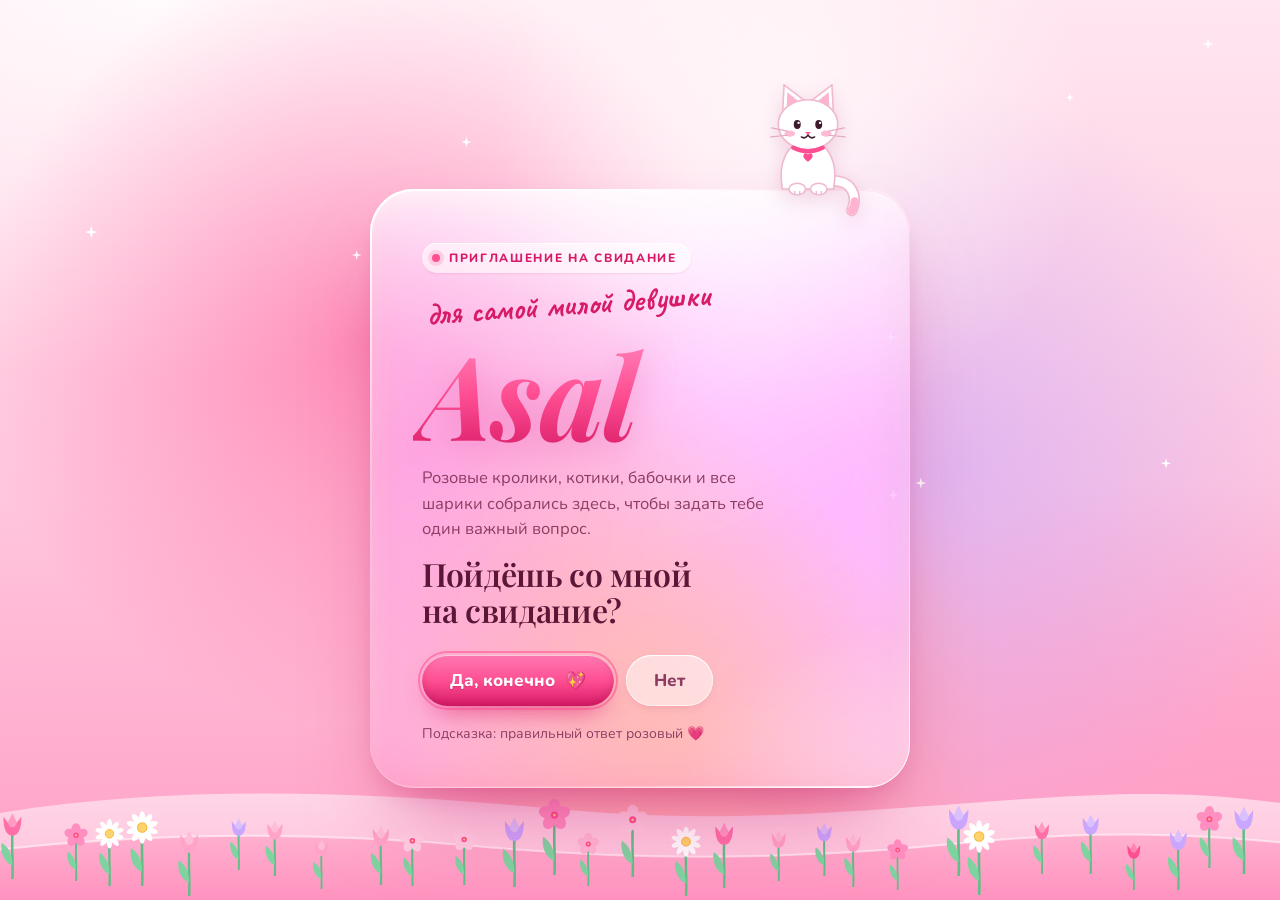
==== public/asal.html @ 3e094ae7 "Add date invitation page for Asal at /asal Same invite with its own name and saved answer, plus a fu" ====
<!doctype html>
<html lang="ru">
<head>
<meta charset="utf-8">
<meta name="viewport" content="width=device-width, initial-scale=1, viewport-fit=cover">
<title>Приглашение для Asal</title>
<meta name="claude:viewport-fit-sides" content="cover">
<meta name="description" content="Asal, у меня к тебе один важный вопрос 💌">
<meta property="og:title" content="Asal, у меня к тебе вопрос 💌">
<meta property="og:description" content="Открой: там кролики, котики, шарики и одно приглашение.">
<meta name="theme-color" content="#ffc6dd">
<link rel="preconnect" href="https://fonts.googleapis.com">
<link rel="preconnect" href="https://fonts.gstatic.com" crossorigin>
<link rel="stylesheet" href="https://fonts.googleapis.com/css2?family=Caveat:wght@600;700&family=Nunito:wght@500;700;800&family=Playfair+Display:ital,wght@0,600;1,600;1,700&display=swap">
<style>
/* Layout: one liquid-glass card floats over a pink sky; balloons and butterflies drift behind it so the glass has something to bend, a flower meadow with hopping bunnies hugs the bottom edge. Single pink theme on purpose. */
:root {
  color-scheme: light;
  --sky-top: #ffe6f0;
  --sky-mid: #ffc6dd;
  --sky-low: #ff9fc6;
  --rose: #ff4f93;
  --rose-deep: #d81b67;
  --ink: #5b1737;
  --ink-soft: #8c3d63;
  --mint: #5fbf86;
  --mint-leaf: #7fd3a0;
  --white: #ffffff;
  --font-display: "Playfair Display", Georgia, "Times New Roman", serif;
  --font-body: "Nunito", "Segoe UI", system-ui, -apple-system, sans-serif;
  --font-hand: "Caveat", "Segoe Print", "Comic Sans MS", cursive;
  --ease: cubic-bezier(.22, 1, .36, 1);
  --spring: cubic-bezier(.34, 1.56, .64, 1);
  --radius: 44px;
  --cat-w: clamp(92px, 24vw, 124px);
}

* { box-sizing: border-box; }
[hidden] { display: none !important; }
html, body { height: 100%; }
body {
  margin: 0;
  font-family: var(--font-body);
  color: var(--ink);
  background: var(--sky-mid);
  -webkit-font-smoothing: antialiased;
  overflow-x: hidden;
}
::selection { background: var(--rose); color: var(--white); }

/* ---------- sky ---------- */
.sky {
  position: fixed; inset: 0; z-index: 0; overflow: hidden; pointer-events: none;
  background:
    radial-gradient(110% 70% at 12% 0%, rgba(255,255,255,.8), transparent 60%),
    radial-gradient(80% 60% at 100% 95%, var(--sky-low), transparent 70%),
    linear-gradient(180deg, var(--sky-top) 0%, var(--sky-mid) 55%, var(--sky-low) 100%);
}
.blob {
  position: absolute; left: var(--x); top: var(--y);
  width: var(--size, 64vmax); aspect-ratio: 1; border-radius: 50%;
  transform: translate(-50%, -50%);
  background: radial-gradient(circle, var(--c) 0%, transparent 66%);
  animation: drift var(--d, 22s) ease-in-out infinite alternate;
}
@keyframes drift {
  to { transform: translate(calc(-50% + var(--dx, 6vmax)), calc(-50% + var(--dy, -4vmax))) scale(1.1); }
}
.spark {
  position: absolute; width: var(--s, 10px); aspect-ratio: 1; background: var(--white);
  clip-path: polygon(50% 0, 61% 39%, 100% 50%, 61% 61%, 50% 100%, 39% 61%, 0 50%, 39% 39%);
  animation: twinkle var(--t, 3s) ease-in-out infinite; animation-delay: var(--delay, 0s);
}
@keyframes twinkle { 0%, 100% { opacity: .25; transform: scale(.6) rotate(0deg); } 50% { opacity: 1; transform: scale(1) rotate(45deg); } }

/* ---------- ambient layers ---------- */
.layer { position: fixed; inset: 0; pointer-events: none; overflow: hidden; }
#back { z-index: 1; }
#front { z-index: 4; }
#fx { z-index: 7; }

.balloon { position: absolute; top: 100%; left: 0; pointer-events: auto; cursor: pointer; will-change: transform; }
.balloon svg {
  display: block; width: 100%; height: auto;
  transform-origin: 50% 26%;
  animation: sway var(--sw, 4s) ease-in-out infinite alternate;
  filter: drop-shadow(0 8px 10px rgba(170, 25, 90, .14));
}
.b-fill { fill: var(--c); }
@keyframes sway { from { transform: rotate(-7deg); } to { transform: rotate(7deg); } }

.fly { position: absolute; left: 0; top: 0; will-change: transform; }
.fly-bob { animation: bob 1.1s ease-in-out infinite alternate; }
.fly svg { display: block; width: 100%; height: auto; filter: drop-shadow(0 3px 4px rgba(160, 30, 90, .18)); }
.fly .wing { transform-box: view-box; transform-origin: 32px 28px; animation: flap var(--flap, .22s) ease-in-out infinite alternate; }
.w1 { fill: var(--w1); }
.w2 { fill: var(--w2); }
@keyframes flap { to { transform: scaleX(.18); } }
@keyframes bob { from { transform: translateY(-4px); } to { transform: translateY(4px); } }

.petal { position: absolute; left: 0; top: 0; width: var(--s); height: calc(var(--s) * .8); will-change: transform; }
.petal i {
  display: block; width: 100%; height: 100%;
  border-radius: 100% 0 100% 0;
  background: linear-gradient(135deg, #fff2f7, #ff9cc4);
  opacity: .92;
  animation: petal-flip var(--f, 2.4s) ease-in-out infinite alternate;
}
@keyframes petal-flip { from { transform: rotate3d(1, .4, 0, 0deg); } to { transform: rotate3d(1, .4, 0, 160deg); } }

.bit { position: absolute; left: 0; top: 0; margin: -.5em 0 0 -.5em; line-height: 1; pointer-events: none; will-change: transform; }

/* ---------- meadow ---------- */
.meadow { position: fixed; left: 0; right: 0; bottom: 0; height: 160px; z-index: 2; pointer-events: none; }
.hill { position: absolute; left: 0; bottom: 0; width: 100%; display: block; }
.hill-back { height: 116px; }
.hill-front { height: 84px; }
.meadow-part { position: absolute; inset: 0; }

.flower {
  position: absolute; left: calc(var(--x) - var(--w) / 2); bottom: var(--b); width: var(--w);
  transform-origin: 50% 100%;
  animation: flower-sway var(--d, 3.4s) ease-in-out infinite alternate; animation-delay: var(--delay, 0s);
}
.flower svg { display: block; width: 100%; height: auto; }
@keyframes flower-sway { from { transform: rotate(-5deg); } to { transform: rotate(5deg); } }

.bunny { position: absolute; left: 0; will-change: transform; pointer-events: auto; cursor: pointer; }
.bunny-hop { transform-origin: 50% 100%; animation: hop var(--hop, .62s) cubic-bezier(.3, .7, .4, 1) infinite; }
.bunny-face.flip { transform: scaleX(-1); }
.bunny svg { display: block; width: 100%; height: auto; filter: drop-shadow(0 5px 6px rgba(160, 30, 90, .22)); }
.bunny .b-ear { transform-box: view-box; transform-origin: 90px 50px; animation: ear calc(var(--hop, .62s) * 2) ease-in-out infinite; }
.bunny-shadow {
  position: absolute; left: 18%; right: 18%; bottom: -3px; height: 8px; border-radius: 50%;
  background: rgba(160, 30, 90, .2);
  animation: hop-shadow var(--hop, .62s) cubic-bezier(.3, .7, .4, 1) infinite;
}
@keyframes hop {
  0%, 100% { transform: translateY(0) scale(1.06, .92); }
  12% { transform: translateY(0) scale(.94, 1.07); }
  45% { transform: translateY(calc(var(--jump, 32px) * -1)) scale(.98, 1.02); }
  80% { transform: translateY(0) scale(1.02, .97); }
}
@keyframes hop-shadow { 0%, 80%, 100% { transform: scale(1); opacity: 1; } 45% { transform: scale(.55); opacity: .45; } }
@keyframes ear { 0%, 100% { transform: rotate(-6deg); } 50% { transform: rotate(9deg); } }

.peek { position: absolute; bottom: 30px; width: 82px; pointer-events: auto; cursor: pointer; }
.peek svg { display: block; width: 100%; height: auto; transform: translateY(110%); transform-origin: 50% 100%; }
.peek .peek-eyes { transform-box: fill-box; transform-origin: center; animation: blink 3.2s infinite; }
.meow {
  position: absolute; left: 72%; top: -20px;
  padding: 6px 11px; border-radius: 14px 14px 14px 4px;
  background: var(--white); color: var(--rose-deep);
  font: 800 13px/1 var(--font-body); white-space: nowrap;
  box-shadow: 0 6px 14px -6px rgba(160, 30, 90, .4);
  opacity: 0; transform: scale(.5) translateY(8px); transform-origin: 0 100%;
  transition: opacity .25s, transform .35s var(--spring);
}
.peek.meowing .meow { opacity: 1; transform: none; }

/* ---------- stage + card ---------- */
.stage {
  position: relative; z-index: 3;
  min-height: 100%;
  display: grid; place-items: center;
  padding-block: calc(var(--cat-w) + 36px) 84px;
  padding-left: max(16px, env(safe-area-inset-left, 0px));
  padding-right: max(16px, env(safe-area-inset-right, 0px));
  pointer-events: none;
}
.card-float { width: min(100%, 540px); pointer-events: auto; animation: float 7s ease-in-out infinite; }
.card-jelly { animation: card-in 1.1s var(--ease) both; }
@keyframes float { 0%, 100% { transform: translateY(0); } 50% { transform: translateY(-9px); } }
@keyframes card-in { from { transform: translateY(26px) scale(.96); opacity: .3; } }

.card {
  position: relative; isolation: isolate;
  border-radius: var(--radius);
  padding: clamp(30px, 7vw, 54px) clamp(22px, 6vw, 52px) clamp(26px, 5.5vw, 44px);
  background: linear-gradient(155deg,
    rgba(255,255,255,.56) 0%, rgba(255,255,255,.2) 34%,
    rgba(255,232,242,.12) 62%, rgba(255,255,255,.3) 100%);
  -webkit-backdrop-filter: blur(24px) saturate(190%) brightness(1.04);
  backdrop-filter: blur(24px) saturate(190%) brightness(1.04);
  box-shadow:
    inset 0 1.5px 0 rgba(255,255,255,.95),
    inset 0 -1px 1px rgba(255,255,255,.4),
    inset 0 22px 44px -28px rgba(255,255,255,.95),
    inset 0 -30px 60px -36px rgba(255, 79, 147, .35),
    0 44px 90px -34px rgba(196, 24, 108, .6),
    0 14px 30px -14px rgba(160, 20, 90, .28);
  transform: perspective(1200px) rotateX(var(--rx, 0deg)) rotateY(var(--ry, 0deg));
  transition: transform .7s var(--ease);
}
/* Chromium only: real edge refraction from a generated displacement map */
.card.refract { backdrop-filter: url(#lg-refract) blur(13px) saturate(195%) brightness(1.05); }

/* refractive rim: bright where light hits, thin where it doesn't */
.card::before {
  content: ""; position: absolute; inset: 0; z-index: 2; border-radius: inherit; padding: 1.5px; pointer-events: none;
  background: linear-gradient(135deg,
    rgba(255,255,255,1) 0%, rgba(255,255,255,.25) 22%, rgba(255,170,210,.35) 50%,
    rgba(255,255,255,.15) 72%, rgba(255,255,255,.95) 100%);
  -webkit-mask: linear-gradient(#000 0 0) content-box, linear-gradient(#000 0 0);
  -webkit-mask-composite: xor;
  mask: linear-gradient(#000 0 0) content-box exclude, linear-gradient(#000 0 0);
}
.glass-fx { position: absolute; inset: 0; z-index: -1; border-radius: inherit; overflow: hidden; pointer-events: none; }
.sheen {
  position: absolute; inset: 0;
  background:
    radial-gradient(120% 55% at 50% -12%, rgba(255,255,255,.6), transparent 58%),
    radial-gradient(60% 40% at 100% 100%, rgba(255,255,255,.3), transparent 70%);
}
.glare {
  position: absolute; left: -30%; top: -75%; width: 150%; aspect-ratio: 1;
  background: radial-gradient(circle, rgba(255,255,255,.5) 0%, rgba(255,255,255,.16) 26%, rgba(255,255,255,0) 52%);
  transition: transform .5s var(--ease);
}
.glare.drift { animation: glare-drift 11s ease-in-out infinite alternate; }
@keyframes glare-drift { from { transform: translate(-18%, 4%); } to { transform: translate(22%, 28%); } }

/* ---------- the cat on the card ---------- */
.cat { position: absolute; right: clamp(18px, 6vw, 40px); top: calc(var(--cat-w) * -1); width: var(--cat-w); z-index: 3; pointer-events: none; }
.cat svg { display: block; width: 100%; height: auto; overflow: visible; filter: drop-shadow(0 6px 10px rgba(170, 25, 90, .16)); }
.cat-tail { transform-box: view-box; transform-origin: 104px 140px; animation: tail 2.8s ease-in-out infinite; }
.cat-eyes { transform-box: fill-box; transform-origin: center; animation: blink 4.6s infinite; }
.cat-ear-r { transform-box: view-box; transform-origin: 94px 50px; animation: twitch 6.5s infinite; }
.cat-head { transform-box: view-box; transform-origin: 75px 100px; transition: transform .5s var(--spring); }
.cat.curious .cat-head { transform: rotate(var(--tilt, -9deg)); }
.cat-happy { display: none; }
.cat.happy .cat-happy { display: inline; }
.cat.happy .cat-eyes { display: none; }
@keyframes tail { 0%, 100% { transform: rotate(-12deg); } 50% { transform: rotate(14deg); } }
@keyframes blink { 0%, 91%, 100% { transform: scaleY(1); } 94% { transform: scaleY(.1); } }
@keyframes twitch { 0%, 88%, 100% { transform: rotate(0); } 91% { transform: rotate(12deg); } 94% { transform: rotate(-5deg); } }
.cat-hearts { position: absolute; left: 50%; top: 6%; }
.cat-hearts i { position: absolute; font-style: normal; font-size: 17px; color: var(--rose); opacity: 0; }
.cat.happy .cat-hearts i { animation: heart-up 2.4s ease-out infinite; animation-delay: var(--d); }
@keyframes heart-up {
  0% { transform: translate(0, 0) scale(.5); opacity: 0; }
  15% { opacity: 1; }
  100% { transform: translate(var(--hx), -64px) scale(1.15); opacity: 0; }
}

/* ---------- card content ---------- */
.steps { position: relative; }
.step { display: flex; flex-direction: column; align-items: flex-start; }
.step > * { max-width: 100%; }
.step-title:focus { outline: none; }

.kicker {
  display: inline-flex; align-items: center; gap: 9px; margin: 0;
  padding: 7px 14px 7px 10px; border-radius: 999px;
  font-size: 12px; font-weight: 800; letter-spacing: .14em; text-transform: uppercase;
  color: var(--rose-deep);
  background: rgba(255,255,255,.55);
  box-shadow: inset 0 1px 0 rgba(255,255,255,.95), 0 1px 2px rgba(200, 40, 110, .12);
}
.kicker-dot { width: 8px; height: 8px; border-radius: 50%; background: var(--rose); box-shadow: 0 0 0 4px rgba(255, 79, 147, .18); animation: dot 1.6s ease-in-out infinite; }
@keyframes dot { 50% { box-shadow: 0 0 0 7px rgba(255, 79, 147, 0); } }

.hand {
  font-family: var(--font-hand); font-weight: 700;
  font-size: clamp(25px, 6vw, 32px); line-height: 1;
  color: var(--rose-deep);
  margin: 26px 0 0 4px;
  transform: rotate(-4deg); transform-origin: left center;
}
.name {
  margin: 4px 0 0 -4px;
  font-family: var(--font-display); font-style: italic; font-weight: 700;
  font-size: clamp(64px, 19vw, 116px); line-height: 1; letter-spacing: -.015em;
  white-space: nowrap;
  filter: drop-shadow(0 8px 18px rgba(216, 27, 103, .28));
}
.name span {
  display: inline-block;
  padding: .1em .12em .16em .04em; margin: -.1em -.12em -.16em -.04em;
  background: linear-gradient(180deg, #ff86ba 8%, var(--rose) 48%, var(--rose-deep) 92%);
  -webkit-background-clip: text; background-clip: text;
  color: transparent;
  animation: letter-in 1s var(--spring) both;
  animation-delay: calc(var(--i) * 75ms + 250ms);
}
@keyframes letter-in { from { transform: translateY(.32em) rotate(7deg) scale(.82); opacity: .15; filter: blur(5px); } }

.lead { margin: 14px 0 0; font-size: 16.5px; line-height: 1.55; color: var(--ink-soft); max-width: 36ch; }
.question {
  margin: 14px 0 0;
  font-family: var(--font-display); font-weight: 600;
  font-size: clamp(25px, 5.6vw, 32px); line-height: 1.14; letter-spacing: -.01em;
  text-wrap: balance;
}
.answers { margin-top: 26px; display: flex; flex-wrap: wrap; align-items: center; gap: 12px; }
.no-slot { display: inline-flex; }

.btn {
  font: 800 17px/1 var(--font-body);
  border: 0; border-radius: 999px; padding: 17px 28px;
  display: inline-flex; align-items: center; justify-content: center; gap: 10px;
  cursor: pointer; white-space: nowrap;
  -webkit-tap-highlight-color: transparent; touch-action: manipulation;
}
.btn:focus-visible { outline: 3px solid var(--white); outline-offset: 3px; }
.btn-yes {
  position: relative;
  color: var(--white);
  background: linear-gradient(180deg, #ff7ab2 0%, var(--rose) 50%, var(--rose-deep) 100%);
  box-shadow:
    inset 0 1px 0 rgba(255,255,255,.6),
    inset 0 -3px 8px rgba(140, 0, 60, .22),
    0 14px 28px -12px rgba(216, 27, 103, .75);
  transform: scale(var(--grow, 1)); transform-origin: left center;
  transition: transform .5s var(--spring), box-shadow .3s;
  text-shadow: 0 1px 1px rgba(140, 0, 60, .25);
}
.btn-yes::after {
  content: ""; position: absolute; inset: -4px; border-radius: inherit; pointer-events: none;
  border: 2px solid rgba(255, 79, 147, .55);
  animation: ring 1.9s ease-out infinite;
}
@keyframes ring { from { transform: scale(.96); opacity: .9; } to { transform: scale(1.16, 1.3); opacity: 0; } }
.btn-yes:hover { box-shadow: inset 0 1px 0 rgba(255,255,255,.6), inset 0 -3px 8px rgba(140,0,60,.22), 0 18px 36px -12px rgba(216,27,103,.9); }
.btn-yes:active { transform: scale(calc(var(--grow, 1) * .95)); }
.btn-wide { width: 100%; }

.btn-no {
  color: var(--ink-soft);
  background: rgba(255,255,255,.5);
  box-shadow: inset 0 1px 0 rgba(255,255,255,.95), inset 0 0 0 1px rgba(255,255,255,.6), 0 4px 12px -6px rgba(160, 30, 90, .3);
}
.btn-no.is-loose {
  position: fixed; z-index: 6; left: 0; top: 0;
  background: rgba(255,255,255,.6);
  -webkit-backdrop-filter: blur(12px) saturate(180%);
  backdrop-filter: blur(12px) saturate(180%);
  transition: left .42s var(--spring), top .42s var(--spring);
}
.btn-no.is-surrender { color: var(--rose-deep); }

.hint { margin: 18px 0 0; font-size: 14px; line-height: 1.45; color: var(--ink-soft); min-height: 1.45em; }

.title {
  margin: 18px 0 0;
  font-family: var(--font-display); font-weight: 600;
  font-size: clamp(32px, 7.4vw, 44px); line-height: 1.04; letter-spacing: -.015em;
  text-wrap: balance;
}
.title em { font-style: italic; color: var(--rose-deep); }

.field { border: 0; padding: 0; margin: 24px 0 0; min-width: 0; width: 100%; }
.field-label, .field legend {
  display: block; padding: 0; margin: 0 0 10px;
  font-size: 12px; font-weight: 800; letter-spacing: .14em; text-transform: uppercase;
  color: var(--ink-soft);
}
.chips { display: grid; grid-template-columns: repeat(2, minmax(0, 1fr)); gap: 10px; }
.chip { position: relative; display: block; min-width: 0; }
.chip-wide { grid-column: 1 / -1; }
.chip input { position: absolute; opacity: 0; width: 1px; height: 1px; pointer-events: none; }
.chip-face {
  display: flex; align-items: center; gap: 10px; height: 100%;
  padding: 13px 14px; border-radius: 18px;
  font-weight: 700; font-size: 15px; line-height: 1.2; color: var(--ink);
  background: rgba(255,255,255,.42);
  box-shadow: inset 0 1px 0 rgba(255,255,255,.9), inset 0 0 0 1px rgba(255,255,255,.55);
  cursor: pointer;
  transition: transform .3s var(--spring), background .2s, box-shadow .2s, color .2s;
}
.chip-emoji { font-size: 22px; line-height: 1; flex: none; }
.chip:hover .chip-face { transform: translateY(-2px); background: rgba(255,255,255,.62); }
.chip input:checked + .chip-face {
  color: var(--rose-deep);
  background: linear-gradient(180deg, rgba(255,255,255,.9), rgba(255,214,231,.9));
  box-shadow: inset 0 0 0 2px var(--rose), 0 10px 20px -12px rgba(216, 27, 103, .7);
}
.chip input:focus-visible + .chip-face { outline: 3px solid var(--rose); outline-offset: 2px; }

.when { display: grid; grid-template-columns: minmax(0, 1.4fr) minmax(0, 1fr); gap: 10px; width: 100%; margin-top: 18px; }
.when > div { min-width: 0; }
.input {
  display: block; width: 100%; min-height: 52px;
  font: 700 16px var(--font-body); color: var(--ink);
  padding: 13px 14px; border: 0; border-radius: 16px;
  background: rgba(255,255,255,.55);
  box-shadow: inset 0 1px 0 rgba(255,255,255,.95), inset 0 0 0 1px rgba(255,255,255,.6);
  -webkit-appearance: none; appearance: none;
}
.input::-webkit-date-and-time-value { text-align: left; }
.input:focus-visible { outline: 3px solid var(--rose); outline-offset: 2px; }
.plan-actions { width: 100%; margin-top: 24px; }

.ticket-wrap { width: 100%; margin-top: 22px; filter: drop-shadow(0 16px 22px rgba(160, 20, 90, .22)); }
.ticket {
  --cut: calc(100% - 66px);
  border-radius: 24px;
  background: linear-gradient(180deg, rgba(255,255,255,.92), rgba(255,236,245,.86));
  -webkit-mask:
    radial-gradient(circle 12px at left var(--cut), #0000 97%, #000) left / 51% 100% no-repeat,
    radial-gradient(circle 12px at right var(--cut), #0000 97%, #000) right / 51% 100% no-repeat;
  mask:
    radial-gradient(circle 12px at left var(--cut), #0000 97%, #000) left / 51% 100% no-repeat,
    radial-gradient(circle 12px at right var(--cut), #0000 97%, #000) right / 51% 100% no-repeat;
}
.ticket-main { padding: 20px 22px 18px; }
.ticket-label { margin: 0 0 14px; font-size: 11.5px; font-weight: 800; letter-spacing: .16em; text-transform: uppercase; color: var(--rose-deep); }
.ticket-rows { display: grid; gap: 10px; margin: 0; }
.ticket-rows > div { display: grid; grid-template-columns: 58px minmax(0, 1fr); gap: 12px; align-items: baseline; }
.ticket-rows dt { font-size: 11.5px; font-weight: 800; letter-spacing: .12em; text-transform: uppercase; color: var(--ink-soft); }
.ticket-rows dd { margin: 0; font-family: var(--font-display); font-weight: 600; font-size: 19px; line-height: 1.25; }
.ticket-stub {
  height: 66px; margin: 0 16px; padding: 0 6px;
  border-top: 2px dashed rgba(216, 27, 103, .32);
  display: flex; align-items: center; justify-content: space-between; gap: 12px;
}
.stamp {
  flex: none; width: 40px; height: 40px; border-radius: 50%;
  display: grid; place-items: center;
  color: var(--white); background: var(--rose); font-size: 19px;
  transform: rotate(-12deg);
  box-shadow: 0 0 0 3px rgba(255,255,255,.95), 0 0 0 5px rgba(255, 79, 147, .45);
}
.count { font-weight: 800; font-size: 14.5px; color: var(--rose-deep); text-align: right; font-variant-numeric: tabular-nums; }
.note { font-size: clamp(24px, 5.6vw, 29px); margin-top: 20px; transform: rotate(-2deg); text-wrap: balance; }
.links { display: flex; flex-wrap: wrap; gap: 4px 18px; margin-top: 14px; }
.btn-link {
  background: none; border: 0; padding: 8px 2px; cursor: pointer;
  font: 700 14.5px var(--font-body); color: var(--ink-soft);
  text-decoration: underline; text-decoration-color: rgba(140, 61, 99, .4); text-underline-offset: 4px;
}
.btn-link:hover { color: var(--rose-deep); }
.btn-link:focus-visible { outline: 3px solid var(--rose); outline-offset: 2px; border-radius: 6px; }

.defs { position: absolute; width: 0; height: 0; overflow: hidden; }

@media (max-width: 420px) {
  .chip-face { padding: 12px 11px; font-size: 14px; gap: 8px; }
  .btn { padding: 16px 22px; font-size: 16px; }
}
@media (prefers-reduced-transparency: reduce) {
  .card { background: rgba(255, 246, 250, .92); }
}
@media (prefers-reduced-motion: reduce) {
  *, *::before, *::after { animation-duration: .001ms !important; animation-iteration-count: 1 !important; transition-duration: .001ms !important; }
}
</style>
</head>
<body>

<svg class="defs" width="0" height="0" aria-hidden="true" focusable="false">
  <defs>
    <radialGradient id="bShade" cx="34%" cy="30%" r="78%">
      <stop offset="0" stop-color="#ffffff" stop-opacity=".5"/>
      <stop offset=".48" stop-color="#ffffff" stop-opacity="0"/>
      <stop offset="1" stop-color="#a0164f" stop-opacity=".24"/>
    </radialGradient>
    <linearGradient id="hillBack" x1="0" y1="0" x2="0" y2="1">
      <stop offset="0" stop-color="#ffd6e7"/>
      <stop offset="1" stop-color="#ffbcd8"/>
    </linearGradient>
    <linearGradient id="hillFront" x1="0" y1="0" x2="0" y2="1">
      <stop offset="0" stop-color="#ffb0cf"/>
      <stop offset="1" stop-color="#ff92bf"/>
    </linearGradient>
    <filter id="lg-refract" filterUnits="userSpaceOnUse" primitiveUnits="userSpaceOnUse" x="0" y="0" width="540" height="640" color-interpolation-filters="sRGB">
      <feImage id="lg-map" x="0" y="0" width="540" height="640" preserveAspectRatio="none" result="map"/>
      <feDisplacementMap in="SourceGraphic" in2="map" scale="52" xChannelSelector="R" yChannelSelector="G"/>
    </filter>
  </defs>
</svg>

<div class="sky" id="sky" aria-hidden="true">
  <div class="blob" style="--x:28%;--y:38%;--c:rgba(255,79,147,.5);--d:19s;--dx:8vmax;--dy:5vmax"></div>
  <div class="blob" style="--x:74%;--y:52%;--c:rgba(201,166,255,.55);--d:24s;--dx:-7vmax;--dy:-6vmax"></div>
  <div class="blob" style="--x:52%;--y:80%;--c:rgba(255,184,148,.55);--d:21s;--dx:5vmax;--dy:-8vmax;--size:56vmax"></div>
  <div class="blob" style="--x:62%;--y:14%;--c:rgba(255,255,255,.7);--d:26s;--dx:-9vmax;--dy:4vmax;--size:50vmax"></div>
</div>

<div class="layer" id="back" aria-hidden="true"></div>

<div class="meadow" aria-hidden="true">
  <svg class="hill hill-back" viewBox="0 0 1440 160" preserveAspectRatio="none">
    <path d="M0 40 C 200 0, 420 10, 640 36 C 860 62, 1080 20, 1260 14 C 1350 12, 1400 20, 1440 26 L 1440 160 L 0 160 Z" fill="url(#hillBack)"/>
  </svg>
  <div class="meadow-part" id="peeks"></div>
  <svg class="hill hill-front" viewBox="0 0 1440 160" preserveAspectRatio="none">
    <path d="M0 64 C 180 30, 360 30, 540 58 C 720 86, 900 84, 1080 52 C 1230 26, 1340 34, 1440 50 L 1440 160 L 0 160 Z" fill="url(#hillFront)"/>
    <path d="M0 64 C 180 30, 360 30, 540 58 C 720 86, 900 84, 1080 52 C 1230 26, 1340 34, 1440 50" fill="none" stroke="#ffffff" stroke-opacity=".55" stroke-width="2" vector-effect="non-scaling-stroke"/>
  </svg>
  <div class="meadow-part" id="flowers"></div>
  <div class="meadow-part" id="bunnies"></div>
</div>

<main class="stage">
  <div class="card-float">
    <div class="card-jelly" id="jelly">
      <article class="card" id="card">
        <div class="glass-fx" aria-hidden="true"><div class="sheen"></div><div class="glare" id="glare"></div></div>

        <div class="cat" id="cat" aria-hidden="true">
          <div class="cat-hearts"><i style="--d:0s;--hx:-18px">♥</i><i style="--d:.8s;--hx:14px">♥</i><i style="--d:1.6s;--hx:-4px">♥</i></div>
          <svg viewBox="0 0 150 180">
            <g class="cat-tail">
              <path d="M104 140 C 128 140, 136 158, 128 176" fill="none" stroke="#efb9cf" stroke-width="14" stroke-linecap="round"/>
              <path d="M104 140 C 128 140, 136 158, 128 176" fill="none" stroke="#ffffff" stroke-width="10" stroke-linecap="round"/>
              <path d="M131.6 165 C 131.4 170, 130.2 173.4, 128 176" fill="none" stroke="#ffb3cf" stroke-width="10" stroke-linecap="round"/>
            </g>
            <path d="M44 150 C 38 118, 50 92, 75 92 C 100 92, 112 118, 106 150 Z" fill="#ffffff" stroke="#efb9cf" stroke-width="2"/>
            <g class="cat-head">
              <path d="M44 62 L 46 24 L 72 44 Z" fill="#ffffff" stroke="#efb9cf" stroke-width="2" stroke-linejoin="round"/>
              <path d="M49 56 L 50 33 L 65 45 Z" fill="#ffb3cf"/>
              <g class="cat-ear-r">
                <path d="M106 62 L 104 24 L 78 44 Z" fill="#ffffff" stroke="#efb9cf" stroke-width="2" stroke-linejoin="round"/>
                <path d="M101 56 L 100 33 L 85 45 Z" fill="#ffb3cf"/>
              </g>
              <ellipse cx="75" cy="72" rx="36" ry="30" fill="#ffffff" stroke="#efb9cf" stroke-width="2"/>
              <g class="cat-eyes">
                <ellipse cx="62" cy="72" rx="4.2" ry="5.4" fill="#3d1a2c"/>
                <ellipse cx="88" cy="72" rx="4.2" ry="5.4" fill="#3d1a2c"/>
                <circle cx="63.6" cy="70" r="1.5" fill="#ffffff"/>
                <circle cx="89.6" cy="70" r="1.5" fill="#ffffff"/>
              </g>
              <path class="cat-happy" d="M56 74 Q 62 66 68 74 M82 74 Q 88 66 94 74" fill="none" stroke="#3d1a2c" stroke-width="2.8" stroke-linecap="round"/>
              <path d="M71.5 81 L 78.5 81 L 75 85 Z" fill="#ff5c9a"/>
              <path d="M75 85 Q 71 90 67 87 M75 85 Q 79 90 83 87" fill="none" stroke="#3d1a2c" stroke-width="1.8" stroke-linecap="round"/>
              <ellipse cx="53" cy="83" rx="6.5" ry="3.8" fill="#ff9cc2" opacity=".7"/>
              <ellipse cx="97" cy="83" rx="6.5" ry="3.8" fill="#ff9cc2" opacity=".7"/>
              <path d="M50 80 L 31 76 M50 85 L 30 87 M100 80 L 119 76 M100 85 L 120 87" stroke="#e6a9c2" stroke-width="1.4" stroke-linecap="round"/>
            </g>
            <path d="M57 100 Q 75 109 93 100" fill="none" stroke="#ff4f93" stroke-width="5" stroke-linecap="round"/>
            <path d="M75 117 C 69 113, 68 109, 71 107 C 73 106, 75 107, 75 109 C 75 107, 77 106, 79 107 C 82 109, 81 113, 75 117 Z" fill="#ff4f93"/>
            <ellipse cx="62" cy="150" rx="10" ry="7" fill="#ffffff" stroke="#efb9cf" stroke-width="2"/>
            <ellipse cx="88" cy="150" rx="10" ry="7" fill="#ffffff" stroke="#efb9cf" stroke-width="2"/>
            <path d="M59 153 v3 M65 153 v3 M85 153 v3 M91 153 v3" stroke="#efb9cf" stroke-width="1.6" stroke-linecap="round"/>
          </svg>
        </div>

        <div class="steps" id="steps">
          <!-- step 1: the question -->
          <section class="step" id="step-ask" aria-labelledby="ask-title">
            <p class="kicker"><span class="kicker-dot" aria-hidden="true"></span>Приглашение на свидание</p>
            <p class="hand">для самой милой девушки</p>
            <h1 class="name" data-split>Asal</h1>
            <p class="lead">Розовые кролики, котики, бабочки и все шарики собрались здесь, чтобы задать тебе один важный вопрос.</p>
            <h2 class="question step-title" id="ask-title" tabindex="-1">Пойдёшь со мной на свидание?</h2>
            <div class="answers">
              <button class="btn btn-yes" id="yes" type="button">Да, конечно <span aria-hidden="true">💖</span></button>
              <span class="no-slot" id="no-slot"><button class="btn btn-no" id="no" type="button">Нет</button></span>
            </div>
            <p class="hint" id="hint" aria-live="polite">Подсказка: правильный ответ розовый 💗</p>
          </section>

          <!-- step 2: the plan -->
          <section class="step" id="step-plan" aria-labelledby="plan-title" hidden>
            <p class="kicker"><span class="kicker-dot" aria-hidden="true"></span>Ты сказала «да»</p>
            <h2 class="title step-title" id="plan-title" tabindex="-1">Ура! Тогда давай <em>всё спланируем</em></h2>
            <form id="plan-form" novalidate style="width:100%">
              <fieldset class="field">
                <legend>Куда пойдём?</legend>
                <div class="chips" id="chips">
                  <label class="chip chip-wide"><input type="radio" name="place" id="place-ramen" value="Рамён" data-emoji="🍜"><span class="chip-face"><span class="chip-emoji" aria-hidden="true">🍜</span>Рамён</span></label>
                  <label class="chip"><input type="radio" name="place" id="place-coffee" value="Кофе и десерты" data-emoji="☕"><span class="chip-face"><span class="chip-emoji" aria-hidden="true">☕</span>Кофе и десерты</span></label>
                  <label class="chip"><input type="radio" name="place" id="place-park" value="Прогулка в парке" data-emoji="🌸"><span class="chip-face"><span class="chip-emoji" aria-hidden="true">🌸</span>Прогулка в парке</span></label>
                  <label class="chip"><input type="radio" name="place" id="place-cinema" value="Кино" data-emoji="🎬"><span class="chip-face"><span class="chip-emoji" aria-hidden="true">🎬</span>Кино</span></label>
                  <label class="chip"><input type="radio" name="place" id="place-dinner" value="Уютный ужин" data-emoji="🍝"><span class="chip-face"><span class="chip-emoji" aria-hidden="true">🍝</span>Уютный ужин</span></label>
                  <label class="chip"><input type="radio" name="place" id="place-rides" value="Парк аттракционов" data-emoji="🎡"><span class="chip-face"><span class="chip-emoji" aria-hidden="true">🎡</span>Аттракционы</span></label>
                  <label class="chip"><input type="radio" name="place" id="place-picnic" value="Пикник" data-emoji="🍓"><span class="chip-face"><span class="chip-emoji" aria-hidden="true">🍓</span>Пикник</span></label>
                </div>
              </fieldset>
              <div class="when">
                <div>
                  <label class="field-label" for="date">День</label>
                  <input class="input" type="date" id="date" name="date" required>
                </div>
                <div>
                  <label class="field-label" for="time">Время</label>
                  <input class="input" type="time" id="time" name="time" value="18:00" step="900" required>
                </div>
              </div>
              <div class="plan-actions">
                <button class="btn btn-yes btn-wide" id="plan-submit" type="submit">Назначить свидание <span aria-hidden="true">💌</span></button>
              </div>
              <p class="hint" id="plan-hint" aria-live="polite"></p>
            </form>
          </section>

          <!-- step 3: the ticket -->
          <section class="step" id="step-done" aria-labelledby="done-title" hidden>
            <p class="kicker"><span class="kicker-dot" aria-hidden="true"></span>Свидание назначено</p>
            <h2 class="title step-title" id="done-title" tabindex="-1">До встречи, <em>Asal</em>!</h2>
            <div class="ticket-wrap">
              <div class="ticket">
                <div class="ticket-main">
                  <p class="ticket-label">Билет на свидание · на двоих</p>
                  <dl class="ticket-rows">
                    <div><dt>Кто</dt><dd>Asal и я</dd></div>
                    <div><dt>Куда</dt><dd id="t-place">Прогулка в парке</dd></div>
                    <div><dt>Когда</dt><dd id="t-when">суббота, в 18:00</dd></div>
                  </dl>
                </div>
                <div class="ticket-stub">
                  <span class="stamp" aria-hidden="true">♥</span>
                  <span class="count" id="t-count"></span>
                </div>
              </div>
            </div>
            <p class="hand note">Сделай скриншот и отправь мне. Я уже жду 💌</p>
            <div class="links">
              <button class="btn-link" id="edit" type="button">Изменить план</button>
              <button class="btn-link" id="restart" type="button">Начать сначала</button>
            </div>
          </section>
        </div>
      </article>
    </div>
  </div>
</main>

<div class="layer" id="front" aria-hidden="true"></div>
<div class="layer" id="fx" aria-hidden="true"></div>

<script>
(() => {
  "use strict";
  const $ = (s) => document.querySelector(s);
  const reduced = matchMedia("(prefers-reduced-motion: reduce)").matches;
  const fineHover = matchMedia("(hover: hover) and (pointer: fine)").matches;
  const rnd = (a, b) => a + Math.random() * (b - a);
  const pick = (a) => a[Math.floor(Math.random() * a.length)];
  const vw = () => window.innerWidth;
  const vh = () => window.innerHeight;
  const small = () => vw() < 600;

  const card = $("#card"), glare = $("#glare"), jelly = $("#jelly"), stepsWrap = $("#steps");
  const yesBtn = $("#yes"), noBtn = $("#no"), slot = $("#no-slot"), hint = $("#hint");
  const cat = $("#cat");
  const back = $("#back"), front = $("#front"), fx = $("#fx");
  const flowersEl = $("#flowers"), bunniesEl = $("#bunnies"), peeksEl = $("#peeks");
  const steps = { ask: $("#step-ask"), plan: $("#step-plan"), done: $("#step-done") };
  let current = steps.ask;

  /* ---------------- artwork ---------------- */
  const BALLOON = `<svg viewBox="0 0 60 150"><path d="M30 88 C 22 100, 38 112, 30 124 C 24 134, 34 142, 30 150" fill="none" stroke="#d98aaa" stroke-width="1.3"/><path class="b-fill" d="M25.5 80 L 34.5 80 L 30 88 Z"/><path class="b-fill" d="M30 4 C 50 4, 58 22, 57 38 C 55 60, 40 76, 30 80 C 20 76, 5 60, 3 38 C 2 22, 10 4, 30 4 Z"/><path d="M30 4 C 50 4, 58 22, 57 38 C 55 60, 40 76, 30 80 C 20 76, 5 60, 3 38 C 2 22, 10 4, 30 4 Z" fill="url(#bShade)"/><ellipse cx="19" cy="24" rx="5" ry="10" transform="rotate(24 19 24)" fill="#fff" opacity=".6"/></svg>`;
  const HEART_BALLOON = `<svg viewBox="0 0 60 150"><path d="M30 84 C 22 98, 38 110, 30 122 C 24 132, 34 142, 30 150" fill="none" stroke="#d98aaa" stroke-width="1.3"/><path class="b-fill" d="M26 76 L 34 76 L 30 84 Z"/><path class="b-fill" d="M30 76 C 10 62, 1 46, 3 30 C 5 15, 18 6, 30 19 C 42 6, 55 15, 57 30 C 59 46, 50 62, 30 76 Z"/><path d="M30 76 C 10 62, 1 46, 3 30 C 5 15, 18 6, 30 19 C 42 6, 55 15, 57 30 C 59 46, 50 62, 30 76 Z" fill="url(#bShade)"/><ellipse cx="15" cy="24" rx="4" ry="8" transform="rotate(30 15 24)" fill="#fff" opacity=".6"/></svg>`;
  const WING = `<path class="w1" d="M31 25 C 24 8, 9 1, 4 9 C -1 18, 10 29, 31 29 Z"/><path class="w2" d="M31 30 C 17 30, 8 40, 11 48 C 15 56, 28 47, 31 34 Z"/><circle cx="12" cy="13" r="2.6" fill="#fff" opacity=".85"/><circle cx="18" cy="21" r="1.6" fill="#fff" opacity=".7"/><circle cx="17" cy="43" r="2" fill="#fff" opacity=".85"/>`;
  const BUTTERFLY = `<svg viewBox="0 0 64 56"><g class="wing">${WING}</g><g class="wing"><g transform="matrix(-1 0 0 1 64 0)">${WING}</g></g><ellipse cx="32" cy="30" rx="2.3" ry="11" fill="#6b2a4c"/><circle cx="32" cy="18" r="2.8" fill="#6b2a4c"/><path d="M31 17 C 29 11, 26 8, 23 6 M33 17 C 35 11, 38 8, 41 6" stroke="#6b2a4c" stroke-width="1.2" fill="none" stroke-linecap="round"/></svg>`;
  const BUNNY = `<svg viewBox="0 0 120 120"><g stroke="#e57aab" stroke-width="2.2" stroke-linejoin="round"><ellipse cx="80" cy="30" rx="8" ry="24" transform="rotate(-20 80 30)" fill="#f7a6cb"/><ellipse cx="54" cy="82" rx="35" ry="27" fill="#ffc8e0"/><ellipse cx="36" cy="101" rx="19" ry="9.5" fill="#fbb3d3"/><circle cx="21" cy="76" r="10" fill="#fff"/><circle cx="86" cy="62" r="21" fill="#ffc8e0"/></g><g class="b-ear"><ellipse cx="93" cy="27" rx="9" ry="26" transform="rotate(14 93 27)" fill="#ffc8e0" stroke="#e57aab" stroke-width="2.2"/><ellipse cx="93" cy="29" rx="4.5" ry="18" transform="rotate(14 93 29)" fill="#ff7fb0"/></g><ellipse cx="80" cy="103" rx="9.5" ry="6" fill="#fbb3d3" stroke="#e57aab" stroke-width="2.2"/><circle cx="94" cy="58" r="3.6" fill="#4a1d33"/><circle cx="95.3" cy="56.6" r="1.2" fill="#fff"/><ellipse cx="106.5" cy="65" rx="2.8" ry="2.1" fill="#ff4f93"/><ellipse cx="95" cy="71" rx="5.5" ry="3.2" fill="#ff7fb0" opacity=".6"/></svg>`;
  const PEEK_CAT = `<svg viewBox="0 0 100 86"><path d="M18 40 L 20 6 L 44 26 Z" fill="#ffd6bf" stroke="#f0b597" stroke-width="2" stroke-linejoin="round"/><path d="M23 34 L 24 14 L 38 27 Z" fill="#ffb3cf"/><path d="M82 40 L 80 6 L 56 26 Z" fill="#ffd6bf" stroke="#f0b597" stroke-width="2" stroke-linejoin="round"/><path d="M77 34 L 76 14 L 62 27 Z" fill="#ffb3cf"/><ellipse cx="50" cy="50" rx="36" ry="30" fill="#ffd6bf" stroke="#f0b597" stroke-width="2"/><path d="M44 22 L 45 32 M50 21 L 50 31 M56 22 L 55 32" stroke="#f2a882" stroke-width="2.6" stroke-linecap="round"/><g class="peek-eyes"><ellipse cx="37" cy="50" rx="4.2" ry="5.4" fill="#3d1a2c"/><ellipse cx="63" cy="50" rx="4.2" ry="5.4" fill="#3d1a2c"/><circle cx="38.5" cy="48" r="1.5" fill="#fff"/><circle cx="64.5" cy="48" r="1.5" fill="#fff"/></g><path d="M46.5 58 L 53.5 58 L 50 62 Z" fill="#ff5c9a"/><path d="M50 62 Q 46 67 42 64 M50 62 Q 54 67 58 64" stroke="#3d1a2c" stroke-width="1.8" fill="none" stroke-linecap="round"/><ellipse cx="29" cy="60" rx="6.5" ry="3.8" fill="#ff9cc2" opacity=".75"/><ellipse cx="71" cy="60" rx="6.5" ry="3.8" fill="#ff9cc2" opacity=".75"/><path d="M26 57 L 8 53 M26 62 L 7 64 M74 57 L 92 53 M74 62 L 93 64" stroke="#e3a184" stroke-width="1.4" stroke-linecap="round"/><ellipse cx="34" cy="78" rx="10" ry="6.5" fill="#ffd6bf" stroke="#f0b597" stroke-width="2"/><ellipse cx="66" cy="78" rx="10" ry="6.5" fill="#ffd6bf" stroke="#f0b597" stroke-width="2"/></svg>`;

  const STEM = `<path d="M20 100 C 21 82, 19 62, 20 42" stroke="#5fbf86" stroke-width="3" fill="none" stroke-linecap="round"/><path d="M20 84 C 9 80, 5 66, 7 56 C 15 61, 20 70, 20 84 Z" fill="#7fd3a0"/>`;
  const tulip = (c) => `<svg viewBox="0 0 40 100">${STEM}<path d="M9 24 C 9 40, 13 47, 20 47 C 27 47, 31 40, 31 24 L 25.5 31 L 20 20 L 14.5 31 Z" fill="${c}"/><path d="M14.5 31 L 20 20 L 25.5 31 C 24 39, 16 39, 14.5 31 Z" fill="#fff" opacity=".3"/></svg>`;
  const daisy = () => {
    let p = "";
    for (let i = 0; i < 10; i++) p += `<ellipse cx="20" cy="22" rx="3.6" ry="9" transform="rotate(${i * 36} 20 32)" fill="#fff"/>`;
    return `<svg viewBox="0 0 40 100">${STEM}${p}<circle cx="20" cy="32" r="5.5" fill="#ffd36b" stroke="#f5b83d" stroke-width="1.2"/></svg>`;
  };
  const blossom = (c) => {
    let p = "";
    for (let i = 0; i < 5; i++) p += `<ellipse cx="20" cy="22" rx="7" ry="9.5" transform="rotate(${i * 72} 20 31)" fill="${c}"/>`;
    return `<svg viewBox="0 0 40 100">${STEM}${p}<circle cx="20" cy="31" r="4.2" fill="#ff4f93"/><circle cx="20" cy="31" r="1.6" fill="#ffd36b"/></svg>`;
  };
  const randomFlower = () => {
    const r = Math.random();
    if (r < .42) return tulip(pick(["#ff6fa8", "#ff4f93", "#ffa3c8", "#ffffff", "#c9a6ff"]));
    if (r < .7) return daisy();
    return blossom(pick(["#ffb7d5", "#ff8fc1", "#ffd0e3"]));
  };

  const BALLOON_COLORS = ["#ff6fa8", "#ff9ec7", "#ff4f8b", "#ffc4dc", "#c9a6ff", "#ffb894", "#ffffff", "#ff86b6"];
  const WINGS = [["#ff8fc1", "#ffc2dc"], ["#c9a6ff", "#ead9ff"], ["#ffb894", "#ffd9c4"], ["#ff5c9a", "#ffa6c9"], ["#ffffff", "#ffd0e3"]];
  const HEARTS = ["💖", "💗", "💕", "🌸", "🎀", "✨", "🦋", "🐰", "🐱", "🎈"];

  /* ---------------- name letters ---------------- */
  document.querySelectorAll("[data-split]").forEach((el) => {
    const text = el.textContent.trim();
    el.setAttribute("aria-label", text);
    el.textContent = "";
    [...text].forEach((ch, i) => {
      const s = document.createElement("span");
      s.textContent = ch;
      s.setAttribute("aria-hidden", "true");
      s.style.setProperty("--i", i);
      el.appendChild(s);
    });
  });

  /* ---------------- sparkles + meadow ---------------- */
  const sky = $("#sky");
  for (let i = 0; i < 16; i++) {
    const s = document.createElement("i");
    s.className = "spark";
    s.style.cssText = `left:${rnd(2, 98)}%;top:${rnd(2, 70)}%;--s:${rnd(6, 13)}px;--t:${rnd(2.4, 4.2)}s;--delay:${-rnd(0, 4)}s`;
    sky.appendChild(s);
  }

  function plantFlowers() {
    flowersEl.textContent = "";
    const n = Math.max(8, Math.round(vw() / (small() ? 34 : 44)));
    for (let i = 0; i < n; i++) {
      const el = document.createElement("div");
      const w = rnd(22, 36), b = rnd(4, 34);
      el.className = "flower";
      el.style.cssText = `--x:${((i + rnd(.15, .85)) / n) * 100}%;--w:${w}px;--b:${b}px;--d:${rnd(2.6, 4.4)}s;--delay:${-rnd(0, 4)}s;z-index:${Math.round(60 - b)}`;
      el.innerHTML = randomFlower();
      flowersEl.appendChild(el);
    }
  }
  plantFlowers();

  /* ---------------- burst ---------------- */
  function burst(x, y, n = 30, set = HEARTS) {
    if (reduced) n = Math.min(n, 8);
    for (let i = 0; i < n; i++) {
      const p = document.createElement("span");
      p.className = "bit";
      p.textContent = pick(set);
      p.style.left = x + "px";
      p.style.top = y + "px";
      p.style.fontSize = rnd(14, 30) + "px";
      fx.appendChild(p);
      const a = rnd(0, Math.PI * 2), d = rnd(70, 250);
      const dx = Math.cos(a) * d, dy = Math.sin(a) * d - rnd(30, 110), rot = rnd(-160, 160);
      const anim = p.animate([
        { transform: "translate(0px, 0px) scale(.2) rotate(0deg)", opacity: 1 },
        { transform: `translate(${dx}px, ${dy}px) scale(1) rotate(${rot}deg)`, opacity: 1, offset: .55 },
        { transform: `translate(${dx * 1.15}px, ${dy + 150}px) scale(.85) rotate(${rot * 1.4}deg)`, opacity: 0 }
      ], { duration: rnd(1300, 2200), easing: "cubic-bezier(.2,.7,.3,1)" });
      anim.onfinish = () => p.remove();
    }
  }
  const centerOf = (el) => { const r = el.getBoundingClientRect(); return [r.left + r.width / 2, r.top + r.height / 2]; };

  /* ---------------- ambient creatures ---------------- */
  const live = { balloon: 0, fly: 0, petal: 0, bunny: 0 };
  const MAX = () => ({ balloon: small() ? 6 : 9, fly: small() ? 3 : 5, petal: small() ? 10 : 16, bunny: 2 });

  function spawnBalloon(o = {}) {
    if (!o.force && live.balloon >= MAX().balloon) return;
    const w = rnd(44, 76) * (small() ? .85 : 1);
    const el = document.createElement("div");
    el.className = "balloon";
    el.style.width = w + "px";
    el.style.left = (o.x ?? rnd(-2, 94)) + "vw";
    el.style.setProperty("--c", pick(BALLOON_COLORS));
    el.style.setProperty("--sw", rnd(3, 5.5) + "s");
    el.innerHTML = Math.random() < .3 ? HEART_BALLOON : BALLOON;
    back.appendChild(el);
    live.balloon++;
    const dur = rnd(17000, 27000) / (o.fast ? 1.8 : 1);
    const anim = el.animate(
      [{ transform: "translate3d(0px, 0px, 0)" }, { transform: `translate3d(${rnd(-60, 60)}px, ${-(vh() + w * 2.5 + 60)}px, 0)` }],
      { duration: dur, delay: o.delay || 0, easing: "linear", fill: "backwards" }
    );
    if (o.progress) anim.currentTime = dur * o.progress;
    let gone = false;
    const done = () => { if (!gone) { gone = true; el.remove(); live.balloon--; } };
    anim.onfinish = done;
    el.addEventListener("pointerdown", (e) => {
      e.preventDefault();
      if (gone) return;
      const r = el.getBoundingClientRect();
      anim.pause();
      burst(r.left + r.width / 2, r.top + r.width * .55, 12, ["💖", "✨", "💗", "🎀"]);
      const pop = el.firstElementChild.animate([{ transform: "scale(1)", opacity: 1 }, { transform: "scale(1.4)", opacity: 0 }], { duration: 170, easing: "ease-out", fill: "forwards" });
      pop.onfinish = done;
    });
  }

  function spawnButterfly(o = {}) {
    if (!o.force && live.fly >= MAX().fly) return;
    const layer = o.layer || (Math.random() < .4 ? front : back);
    const s = rnd(34, 56) * (small() ? .85 : 1);
    const [c1, c2] = pick(WINGS);
    const el = document.createElement("div");
    el.className = "fly";
    el.style.cssText = `width:${s}px;margin:${-s / 2}px 0 0 ${-s / 2}px;--w1:${c1};--w2:${c2};--flap:${rnd(.16, .26)}s`;
    el.innerHTML = `<div class="fly-bob">${BUTTERFLY}</div>`;
    layer.appendChild(el);
    live.fly++;
    const W = vw(), H = vh(), N = 7, dir = Math.random() < .5 ? 1 : -1;
    const pts = [];
    let y = rnd(.1, .65) * H;
    for (let i = 0; i < N; i++) {
      const t = i / (N - 1);
      const x = dir > 0 ? -60 + t * (W + 120) : W + 60 - t * (W + 120);
      y = Math.max(.05 * H, Math.min(.75 * H, y + rnd(-.18, .18) * H));
      pts.push({ x: x + (i && i < N - 1 ? rnd(-40, 40) : 0), y });
    }
    const frames = pts.map((p, i) => {
      const a = i < N - 1 ? Math.atan2(pts[i + 1].y - p.y, pts[i + 1].x - p.x) : Math.atan2(p.y - pts[i - 1].y, p.x - pts[i - 1].x);
      let deg = a * 180 / Math.PI;
      if (dir < 0 && deg < 0) deg += 360;
      return { transform: `translate3d(${p.x}px, ${p.y}px, 0) rotate(${(deg + 90).toFixed(1)}deg)`, offset: i / (N - 1), easing: "ease-in-out" };
    });
    const dur = rnd(15000, 24000);
    const anim = el.animate(frames, { duration: dur, fill: "both" });
    if (o.progress) anim.currentTime = dur * o.progress;
    anim.onfinish = () => { el.remove(); live.fly--; };
  }

  function spawnPetal() {
    if (live.petal >= MAX().petal) return;
    const el = document.createElement("div");
    el.className = "petal";
    el.style.setProperty("--s", rnd(9, 16) + "px");
    el.style.setProperty("--f", rnd(1.6, 3.2) + "s");
    el.innerHTML = "<i></i>";
    (Math.random() < .35 ? front : back).appendChild(el);
    live.petal++;
    const x0 = rnd(-.05, 1) * vw(), drift = rnd(-160, 160);
    const anim = el.animate([
      { transform: `translate3d(${x0}px, -30px, 0) rotate(0deg)` },
      { transform: `translate3d(${x0 + drift * .5}px, ${vh() * .5}px, 0) rotate(${rnd(90, 240)}deg)`, offset: .5 },
      { transform: `translate3d(${x0 + drift}px, ${vh() + 30}px, 0) rotate(${rnd(260, 520)}deg)` }
    ], { duration: rnd(9000, 16000), easing: "linear" });
    anim.onfinish = () => { el.remove(); live.petal--; };
  }

  function spawnBunny(o = {}) {
    if (!o.force && live.bunny >= MAX().bunny) return;
    const s = rnd(60, 82) * (small() ? .85 : 1);
    const dir = o.dir || (Math.random() < .5 ? 1 : -1);
    const jump = rnd(26, 40);
    const el = document.createElement("div");
    el.className = "bunny";
    el.style.cssText = `width:${s}px;bottom:${rnd(22, 38)}px;--hop:${rnd(.55, .7)}s;--jump:${jump}px`;
    el.innerHTML = `<div class="bunny-shadow"></div><div class="bunny-hop"><div class="bunny-face${dir < 0 ? " flip" : ""}">${BUNNY}</div></div>`;
    bunniesEl.appendChild(el);
    live.bunny++;
    const W = vw(), from = dir > 0 ? -s - 20 : W + 20, to = dir > 0 ? W + 20 : -s - 20;
    const dur = Math.abs(to - from) / rnd(70, 105) * 1000;
    const anim = el.animate([{ transform: `translateX(${from}px)` }, { transform: `translateX(${to}px)` }], { duration: dur, delay: o.delay || 0, easing: "linear", fill: "backwards" });
    if (o.progress) anim.currentTime = dur * o.progress;
    anim.onfinish = () => { el.remove(); live.bunny--; };
    el.addEventListener("pointerdown", () => {
      const r = el.getBoundingClientRect();
      burst(r.left + r.width / 2, r.top + 10, 8, ["💗", "💕", "✨", "🥕"]);
      el.style.setProperty("--jump", "72px");
      setTimeout(() => el.style.setProperty("--jump", jump + "px"), 1300);
    });
  }

  let peeking = false;
  function spawnPeek() {
    if (peeking) return;
    peeking = true;
    const el = document.createElement("div");
    el.className = "peek";
    el.style.left = rnd(4, 82) + "%";
    el.innerHTML = PEEK_CAT + '<span class="meow">мяу 💕</span>';
    peeksEl.appendChild(el);
    const head = el.querySelector("svg");
    const a = head.animate([
      { transform: "translateY(110%) rotate(0deg)", easing: "cubic-bezier(.34,1.56,.64,1)" },
      { transform: "translateY(0%) rotate(-6deg)", offset: .14, easing: "ease-in-out" },
      { transform: "translateY(0%) rotate(7deg)", offset: .5, easing: "ease-in-out" },
      { transform: "translateY(0%) rotate(0deg)", offset: .82, easing: "ease-in" },
      { transform: "translateY(110%) rotate(0deg)" }
    ], { duration: 4600 });
    a.onfinish = () => { el.remove(); peeking = false; };
    el.addEventListener("pointerdown", () => {
      el.classList.add("meowing");
      setTimeout(() => el.classList.remove("meowing"), 1400);
    });
  }

  function loop(fn, min, max) {
    const tick = () => { if (!document.hidden) fn(); setTimeout(tick, rnd(min, max)); };
    setTimeout(tick, rnd(300, min));
  }

  if (reduced) {
    // A still composition: everything is placed, nothing travels.
    [[8, 18], [82, 10], [70, 34], [20, 46], [90, 52]].forEach(([x, y]) => {
      const el = document.createElement("div");
      const w = rnd(46, 68);
      el.className = "balloon";
      el.style.cssText = `width:${w}px;left:${x}vw;top:${y}vh;--c:${pick(BALLOON_COLORS)}`;
      el.innerHTML = Math.random() < .3 ? HEART_BALLOON : BALLOON;
      back.appendChild(el);
    });
    [[14, 30, 60], [78, 22, -30]].forEach(([x, y, r]) => {
      const el = document.createElement("div");
      const [c1, c2] = pick(WINGS);
      el.className = "fly";
      el.style.cssText = `width:38px;transform:translate(${x}vw, ${y}vh) rotate(${r}deg);--w1:${c1};--w2:${c2}`;
      el.innerHTML = BUTTERFLY;
      back.appendChild(el);
    });
    [[.12, 1], [.8, -1]].forEach(([x, dir]) => {
      const el = document.createElement("div");
      el.className = "bunny";
      el.style.cssText = `width:66px;bottom:28px;transform:translateX(${x * vw()}px)`;
      el.innerHTML = `<div class="bunny-face${dir < 0 ? " flip" : ""}">${BUNNY}</div>`;
      bunniesEl.appendChild(el);
    });
  } else {
    for (let i = 0; i < (small() ? 4 : 6); i++) spawnBalloon({ progress: rnd(.08, .75) });
    for (let i = 0; i < 2; i++) spawnButterfly({ progress: rnd(.1, .6) });
    spawnBunny({ progress: rnd(.15, .5) });
    loop(spawnBalloon, 1800, 3400);
    loop(spawnButterfly, 3500, 6500);
    loop(spawnPetal, 700, 1400);
    loop(spawnBunny, 6000, 10000);
    loop(spawnPeek, 8000, 14000);
    setTimeout(spawnPeek, 2600);
  }

  /* ---------------- liquid glass: tilt + glare ---------------- */
  if (fineHover && !reduced) {
    let raf = 0, last = null;
    const apply = () => {
      raf = 0;
      const r = card.getBoundingClientRect();
      const px = (last.clientX - r.left) / r.width, py = (last.clientY - r.top) / r.height;
      const cx = Math.max(-1, Math.min(1, px * 2 - 1)), cy = Math.max(-1, Math.min(1, py * 2 - 1));
      card.style.setProperty("--ry", (cx * 5).toFixed(2) + "deg");
      card.style.setProperty("--rx", (-cy * 4).toFixed(2) + "deg");
      glare.style.transform = `translate(${((px - .5) * r.width * .8).toFixed(1)}px, ${((py - .25) * r.height * .7).toFixed(1)}px)`;
    };
    window.addEventListener("pointermove", (e) => { last = e; if (!raf) raf = requestAnimationFrame(apply); }, { passive: true });
    document.documentElement.addEventListener("pointerleave", () => {
      card.style.setProperty("--ry", "0deg");
      card.style.setProperty("--rx", "0deg");
      glare.style.transform = "";
    });
  } else if (!reduced) {
    glare.classList.add("drift");
  }

  /* Chromium can bend the backdrop through an SVG filter. Build a displacement
     map for the card's rounded rectangle: pixels near the rim sample from
     further inside, which reads as a thick glass edge. Others keep the frost. */
  const canRefract = (() => {
    const ua = navigator.userAgent;
    const brands = (navigator.userAgentData && navigator.userAgentData.brands) || [];
    const chromium = brands.some((b) => /Chromium/i.test(b.brand)) || (/\bChrome\/\d+/.test(ua) && !/CriOS|FxiOS|EdgiOS|Firefox/.test(ua));
    return chromium && (navigator.hardwareConcurrency || 4) >= 4;
  })();
  const filt = $("#lg-refract"), feMap = $("#lg-map");
  function buildMap() {
    const w = Math.round(card.offsetWidth), h = Math.round(card.offsetHeight);
    if (w < 40 || h < 40) return;
    const R = Math.min(parseFloat(getComputedStyle(card).borderTopLeftRadius) || 40, w / 2, h / 2);
    const band = Math.min(32, Math.min(w, h) / 5);
    const cv = document.createElement("canvas");
    cv.width = w; cv.height = h;
    const ctx = cv.getContext("2d");
    if (!ctx) return;
    const img = ctx.createImageData(w, h), d = img.data;
    const hw = w / 2, hh = h / 2, bx = hw - R, by = hh - R;
    for (let y = 0; y < h; y++) {
      const py = y + .5 - hh, sy = py < 0 ? -1 : 1, qy = Math.abs(py) - by;
      for (let x = 0; x < w; x++) {
        const px = x + .5 - hw, sx = px < 0 ? -1 : 1, qx = Math.abs(px) - bx;
        let sdf, nx, ny;
        if (qx > 0 && qy > 0) { const L = Math.hypot(qx, qy); sdf = L - R; nx = (qx / L) * sx; ny = (qy / L) * sy; }
        else if (qx > qy) { sdf = qx - R; nx = sx; ny = 0; }
        else { sdf = qy - R; nx = 0; ny = sy; }
        const dist = -sdf;
        let m = 0;
        if (dist < band) { const t = 1 - Math.max(0, dist) / band; m = t * t; }
        const i = (y * w + x) * 4;
        d[i] = 128 - nx * m * 127;
        d[i + 1] = 128 - ny * m * 127;
        d[i + 2] = 128;
        d[i + 3] = 255;
      }
    }
    ctx.putImageData(img, 0, 0);
    for (const el of [filt, feMap]) { el.setAttribute("width", w); el.setAttribute("height", h); }
    feMap.setAttribute("href", cv.toDataURL("image/png"));
    card.classList.add("refract");
  }
  if (canRefract) {
    let t = 0, lastW = 0, lastH = 0;
    const ro = new ResizeObserver(() => {
      const w = card.offsetWidth, h = card.offsetHeight;
      if (Math.abs(w - lastW) < 2 && Math.abs(h - lastH) < 2) return;
      lastW = w; lastH = h;
      clearTimeout(t);
      t = setTimeout(buildMap, 140);
    });
    ro.observe(card);
  }

  /* ---------------- step transitions ---------------- */
  function show(next, instant) {
    if (next === current) return;
    const prev = current;
    current = next;
    if (instant || reduced) {
      prev.hidden = true;
      next.hidden = false;
      next.querySelector(".step-title")?.focus({ preventScroll: true });
      return;
    }
    const h0 = stepsWrap.offsetHeight;
    const out = prev.animate([{ opacity: 1, transform: "none" }, { opacity: 0, transform: "translateY(-12px) scale(.98)" }], { duration: 220, easing: "ease-in", fill: "forwards" });
    out.onfinish = () => {
      prev.hidden = true;
      out.cancel();
      next.hidden = false;
      const h1 = stepsWrap.offsetHeight;
      stepsWrap.style.overflow = "hidden";
      stepsWrap.animate([{ height: h0 + "px" }, { height: h1 + "px" }], { duration: 460, easing: "cubic-bezier(.22,1,.36,1)" }).onfinish = () => { stepsWrap.style.overflow = ""; };
      [...next.children].forEach((child, i) => {
        child.animate([{ opacity: 0, transform: "translateY(16px)" }, { opacity: 1, transform: "none" }], { duration: 520, delay: 60 + i * 55, easing: "cubic-bezier(.22,1,.36,1)", fill: "backwards" });
      });
      next.querySelector(".step-title")?.focus({ preventScroll: true });
    };
  }
  function jiggle() {
    if (reduced) return;
    jelly.animate([
      { transform: "scale(1, 1)" },
      { transform: "scale(1.035, .965)", offset: .25 },
      { transform: "scale(.985, 1.02)", offset: .55 },
      { transform: "scale(1.006, .996)", offset: .8 },
      { transform: "scale(1, 1)" }
    ], { duration: 720, easing: "ease-out" });
  }
  function celebrate(fromEl, waves = 8) {
    const [x, y] = centerOf(fromEl);
    burst(x, y, 46);
    jiggle();
    if (reduced) return;
    for (let i = 0; i < waves; i++) spawnBalloon({ force: true, fast: true, delay: i * 170, x: rnd(0, 92) });
    spawnBunny({ force: true, dir: 1, delay: 200 });
    spawnBunny({ force: true, dir: -1, delay: 900 });
    spawnButterfly({ force: true, layer: front });
  }

  /* ---------------- step 1: the shy "no" ---------------- */
  const NO_TEXTS = ["Нет", "Точно нет?", "Подумай ещё 🥺", "Ну пожалуйста!", "Кролики расстроятся", "Котик будет грустить", "Ладно, да 💕"];
  const HINTS = [
    "Подсказка: правильный ответ розовый 💗",
    "Ой, кнопка «Нет» сегодня очень стеснительная",
    "Кажется, она не хочет, чтобы её нажимали 🙈",
    "Зато кнопка «Да» становится всё больше",
    "Кролики уже волнуются 🐰",
    "Котик на карточке внимательно смотрит 👀",
    "Всё, кнопка «Нет» сдалась"
  ];
  const SURRENDER = NO_TEXTS.length - 1;
  let dodges = 0, lastDodge = 0, catTimer = 0;

  let movingTimer = 0;
  function placeNo(avoidX, avoidY) {
    const b = noBtn.getBoundingClientRect();
    const y0 = yesBtn.getBoundingClientRect();
    const m = 16, W = vw(), H = vh(), pad = 28;
    const onYes = (x, y) => x < y0.right + pad && x + b.width > y0.left - pad && y < y0.bottom + pad && y + b.height > y0.top - pad;
    let best = null;
    for (let k = 0; k < 40; k++) {
      const x = rnd(m, Math.max(m, W - b.width - m));
      const y = rnd(m + 10, Math.max(m + 10, H - b.height - m - 40));
      if (onYes(x, y)) continue;
      const dist = Math.hypot(x + b.width / 2 - avoidX, y + b.height / 2 - avoidY);
      if (!best || dist > best.dist) best = { x, y, dist };
      if (dist > 180) break;
    }
    if (!best) best = { x: m, y: m + 10 };
    // While it slides it must not catch the pointer, or it could steal a tap meant for "Да".
    noBtn.style.pointerEvents = "none";
    clearTimeout(movingTimer);
    movingTimer = setTimeout(() => { noBtn.style.pointerEvents = ""; }, 460);
    noBtn.style.left = best.x + "px";
    noBtn.style.top = best.y + "px";
  }
  function dodge(e) {
    if (noBtn.dataset.surrender) return;
    if (e) e.preventDefault();
    lastDodge = performance.now();
    dodges++;
    const r = noBtn.getBoundingClientRect();
    if (!noBtn.classList.contains("is-loose")) {
      slot.style.width = r.width + "px";
      slot.style.height = r.height + "px";
      noBtn.classList.add("is-loose");
      noBtn.style.transition = "none";
      noBtn.style.left = r.left + "px";
      noBtn.style.top = r.top + "px";
      document.body.appendChild(noBtn);
      void noBtn.offsetWidth;
      noBtn.style.transition = "";
    }
    noBtn.textContent = NO_TEXTS[Math.min(dodges, SURRENDER)];
    hint.textContent = HINTS[Math.min(dodges, HINTS.length - 1)];
    if (dodges >= SURRENDER) {
      noBtn.dataset.surrender = "1";
      noBtn.classList.add("is-surrender");
    }
    const px = e && "clientX" in e ? e.clientX : r.left + r.width / 2;
    const py = e && "clientY" in e ? e.clientY : r.top + r.height / 2;
    placeNo(px, py);
    yesBtn.style.setProperty("--grow", (1 + Math.min(dodges, 6) * .055).toFixed(3));
    cat.style.setProperty("--tilt", (dodges % 2 ? -9 : 9) + "deg");
    cat.classList.add("curious");
    clearTimeout(catTimer);
    catTimer = setTimeout(() => cat.classList.remove("curious"), 1100);
  }
  noBtn.addEventListener("pointerenter", (e) => { if (e.pointerType === "mouse") dodge(e); });
  noBtn.addEventListener("pointerdown", (e) => { if (e.pointerType !== "mouse") dodge(e); });
  noBtn.addEventListener("click", (e) => {
    if (noBtn.dataset.surrender) { sayYes(noBtn); return; }
    if (performance.now() - lastDodge < 600) return;
    dodge(e);
  });
  window.addEventListener("resize", () => {
    if (noBtn.classList.contains("is-loose") && !noBtn.hidden) {
      const b = noBtn.getBoundingClientRect();
      if (b.right > vw() || b.bottom > vh()) placeNo(vw() / 2, vh() / 2);
    }
  });

  function sayYes(fromEl) {
    celebrate(fromEl);
    noBtn.hidden = true;
    cat.classList.remove("curious");
    cat.classList.add("happy");
    show(steps.plan);
  }
  yesBtn.addEventListener("click", () => sayYes(yesBtn));

  /* ---------------- step 2: the plan ---------------- */
  const form = $("#plan-form"), dateIn = $("#date"), timeIn = $("#time"), planHint = $("#plan-hint"), chips = $("#chips");
  const pad = (n) => String(n).padStart(2, "0");
  const isoDay = (d) => `${d.getFullYear()}-${pad(d.getMonth() + 1)}-${pad(d.getDate())}`;
  (() => {
    const now = new Date(), d = new Date(now);
    let add = (6 - now.getDay() + 7) % 7;
    if (add === 0 && now.getHours() >= 17) add = 7;
    d.setDate(now.getDate() + add);
    dateIn.min = isoDay(now);
    dateIn.value = isoDay(d);
  })();
  const toDate = (day, time) => {
    const [y, m, dd] = day.split("-").map(Number);
    const [hh, mm] = (time || "18:00").split(":").map(Number);
    return new Date(y, m - 1, dd, hh || 0, mm || 0);
  };
  form.addEventListener("submit", (e) => {
    e.preventDefault();
    const place = form.querySelector('input[name="place"]:checked');
    if (!place) {
      planHint.textContent = "Выбери, куда пойдём 🙂";
      chips.animate([{ transform: "translateX(0)" }, { transform: "translateX(-8px)" }, { transform: "translateX(7px)" }, { transform: "translateX(-4px)" }, { transform: "translateX(0)" }], { duration: 380 });
      return;
    }
    if (!dateIn.value) { planHint.textContent = "Выбери день для встречи"; dateIn.focus(); return; }
    const when = toDate(dateIn.value, timeIn.value);
    if (when < new Date(Date.now() - 60000)) { planHint.textContent = "Это время уже прошло, выбери другое"; dateIn.focus(); return; }
    planHint.textContent = "";
    const plan = { place: place.value, emoji: place.dataset.emoji, day: dateIn.value, time: timeIn.value || "18:00" };
    save(plan);
    renderTicket(plan);
    celebrate($("#plan-submit"), 6);
    show(steps.done);
  });

  /* ---------------- step 3: the ticket ---------------- */
  const plural = (n, one, few, many) => {
    const a = n % 10, b = n % 100;
    if (a === 1 && b !== 11) return one;
    if (a >= 2 && a <= 4 && (b < 12 || b > 14)) return few;
    return many;
  };
  const dayFmt = new Intl.DateTimeFormat("ru-RU", { weekday: "long", day: "numeric", month: "long" });
  let countTimer = 0, plan = null;
  function renderCount() {
    if (!plan) return;
    const diff = toDate(plan.day, plan.time) - new Date();
    const out = $("#t-count");
    if (diff <= 0) { out.textContent = "Время пришло!"; return; }
    const mins = Math.floor(diff / 60000), days = Math.floor(mins / 1440), hours = Math.floor((mins % 1440) / 60), m = mins % 60;
    let s;
    if (days > 0) s = `${days} ${plural(days, "день", "дня", "дней")}` + (hours ? ` ${hours} ${plural(hours, "час", "часа", "часов")}` : "");
    else if (hours > 0) s = `${hours} ${plural(hours, "час", "часа", "часов")}` + (m ? ` ${m} мин` : "");
    else s = `${Math.max(1, m)} ${plural(Math.max(1, m), "минута", "минуты", "минут")}`;
    out.textContent = "До встречи " + s;
  }
  function renderTicket(p) {
    plan = p;
    $("#t-place").textContent = `${p.emoji || "💗"} ${p.place}`;
    $("#t-when").textContent = `${dayFmt.format(toDate(p.day, p.time))}, в ${p.time}`;
    renderCount();
    clearInterval(countTimer);
    countTimer = setInterval(renderCount, 30000);
  }
  $("#edit").addEventListener("click", () => {
    if (plan) {
      const input = form.querySelector(`input[name="place"][value="${plan.place}"]`);
      if (input) input.checked = true;
      dateIn.value = plan.day;
      timeIn.value = plan.time;
    }
    show(steps.plan);
  });
  $("#restart").addEventListener("click", () => {
    clear();
    plan = null;
    clearInterval(countTimer);
    dodges = 0;
    delete noBtn.dataset.surrender;
    noBtn.className = "btn btn-no";
    noBtn.textContent = NO_TEXTS[0];
    noBtn.style.left = noBtn.style.top = noBtn.style.pointerEvents = "";
    noBtn.hidden = false;
    slot.appendChild(noBtn);
    slot.style.width = slot.style.height = "";
    yesBtn.style.removeProperty("--grow");
    hint.textContent = HINTS[0];
    form.reset();
    timeIn.value = "18:00";
    cat.classList.remove("happy");
    show(steps.ask);
  });

  /* ---------------- remember the answer on this device ---------------- */
  const KEY = "asal-date-v1";
  function save(p) { try { localStorage.setItem(KEY, JSON.stringify(p)); } catch (_) {} }
  function clear() { try { localStorage.removeItem(KEY); } catch (_) {} }
  try {
    const saved = JSON.parse(localStorage.getItem(KEY) || "null");
    if (saved && saved.place && saved.day) {
      noBtn.hidden = true;
      cat.classList.add("happy");
      renderTicket(saved);
      show(steps.done, true);
    }
  } catch (_) {}
})();
</script>
</body>
</html>
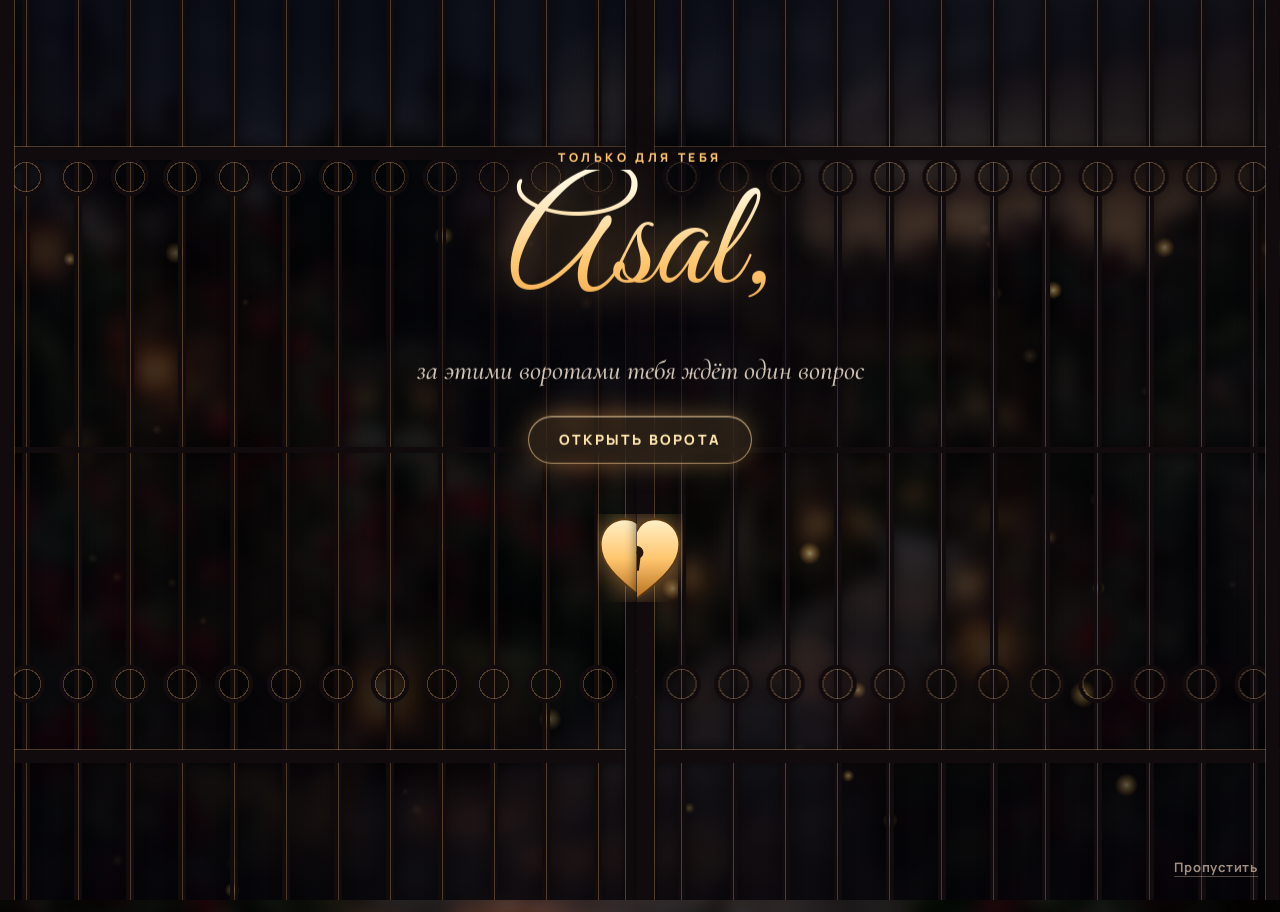
==== commit 5603b219: "Redesign Asal invitation as an evening rose garden with a gate intro The background is the supplied " ====
--- a/public/asal.html
+++ b/public/asal.html
@@ -7,32 +7,34 @@
 <meta name="claude:viewport-fit-sides" content="cover">
 <meta name="description" content="Asal, у меня к тебе один важный вопрос 💌">
 <meta property="og:title" content="Asal, у меня к тебе вопрос 💌">
-<meta property="og:description" content="Открой: там кролики, котики, шарики и одно приглашение.">
-<meta name="theme-color" content="#ffc6dd">
+<meta property="og:description" content="Открой ворота в сад.">
+<meta name="theme-color" content="#0f1020">
 <link rel="preconnect" href="https://fonts.googleapis.com">
 <link rel="preconnect" href="https://fonts.gstatic.com" crossorigin>
-<link rel="stylesheet" href="https://fonts.googleapis.com/css2?family=Caveat:wght@600;700&family=Nunito:wght@500;700;800&family=Playfair+Display:ital,wght@0,600;1,600;1,700&display=swap">
+<link rel="stylesheet" href="https://fonts.googleapis.com/css2?family=Cormorant+Garamond:ital,wght@0,600;1,500;1,600&family=Great+Vibes&family=Manrope:wght@500;700;800&family=Marck+Script&display=swap">
 <style>
-/* Layout: one liquid-glass card floats over a pink sky; balloons and butterflies drift behind it so the glass has something to bend, a flower meadow with hopping bunnies hugs the bottom edge. Single pink theme on purpose. */
+/* Layout: a wrought-iron gate opens onto an evening rose garden (the photo, with its lanterns re-lit and flickering, fireflies and falling petals); one large warm liquid-glass card stands on the path with a lantern on its edge and her name written in gold. Single dusk theme on purpose. */
 :root {
-  color-scheme: light;
-  --sky-top: #ffe6f0;
-  --sky-mid: #ffc6dd;
-  --sky-low: #ff9fc6;
-  --rose: #ff4f93;
-  --rose-deep: #d81b67;
-  --ink: #5b1737;
-  --ink-soft: #8c3d63;
-  --mint: #5fbf86;
-  --mint-leaf: #7fd3a0;
-  --white: #ffffff;
-  --font-display: "Playfair Display", Georgia, "Times New Roman", serif;
-  --font-body: "Nunito", "Segoe UI", system-ui, -apple-system, sans-serif;
-  --font-hand: "Caveat", "Segoe Print", "Comic Sans MS", cursive;
+  color-scheme: dark;
+  --dusk: #0f1020;
+  --ink: #fff8ef;
+  --ink-soft: rgba(255, 238, 222, .82);
+  --ink-faint: rgba(255, 228, 205, .62);
+  --gold: #ffc66e;
+  --gold-light: #ffe6b0;
+  --gold-deep: #e39436;
+  --rose: #e3344f;
+  --rose-deep: #9e1030;
+  --iron: #110b0d;
+  --paper: #fff8ee;
+  --paper-ink: #3b1420;
+  --font-display: "Cormorant Garamond", "Cormorant", Georgia, "Times New Roman", serif;
+  --font-name: "Great Vibes", "Segoe Script", "Brush Script MT", cursive;
+  --font-body: "Manrope", "Segoe UI", system-ui, -apple-system, sans-serif;
+  --font-hand: "Marck Script", "Segoe Script", "Comic Sans MS", cursive;
   --ease: cubic-bezier(.22, 1, .36, 1);
   --spring: cubic-bezier(.34, 1.56, .64, 1);
-  --radius: 44px;
-  --cat-w: clamp(92px, 24vw, 124px);
+  --radius: 46px;
 }
 
 * { box-sizing: border-box; }
@@ -42,165 +44,214 @@
   margin: 0;
   font-family: var(--font-body);
   color: var(--ink);
-  background: var(--sky-mid);
+  background: var(--dusk);
   -webkit-font-smoothing: antialiased;
   overflow-x: hidden;
 }
-::selection { background: var(--rose); color: var(--white); }
-
-/* ---------- sky ---------- */
-.sky {
-  position: fixed; inset: 0; z-index: 0; overflow: hidden; pointer-events: none;
+body.is-intro { overflow: hidden; }
+::selection { background: var(--rose); color: var(--ink); }
+
+/* ---------- the garden ---------- */
+.garden { position: fixed; inset: -24px; z-index: 0; overflow: hidden; pointer-events: none; will-change: transform; }
+.garden-kb { position: absolute; inset: 0; animation: kb 46s ease-in-out infinite alternate; }
+@keyframes kb { from { transform: scale(1); } to { transform: scale(1.06) translate(-1%, -.6%); } }
+.garden-world {
+  position: absolute; inset: 0;
+  transition: transform 3.2s cubic-bezier(.3, .1, .2, 1), filter 2.8s ease;
+}
+body.is-intro .garden-world { transform: scale(1.2); filter: blur(8px) brightness(.5) saturate(.9); }
+.garden-img { position: absolute; inset: 0; width: 100%; height: 100%; object-fit: cover; object-position: 55% 50%; display: block; }
+.glows { position: absolute; inset: 0; }
+.glow {
+  position: absolute; left: 0; top: 0;
+  width: var(--g); aspect-ratio: 1; margin: calc(var(--g) / -2) 0 0 calc(var(--g) / -2);
+  opacity: 0; transition: opacity 1.2s ease; transition-delay: var(--delay, 0s);
+  mix-blend-mode: screen;
+}
+.glow i {
+  position: absolute; inset: 0; border-radius: 50%;
+  background: radial-gradient(circle, rgba(255, 222, 150, .8) 0%, rgba(255, 170, 80, .34) 26%, rgba(255, 140, 60, 0) 64%);
+  animation: flicker var(--f, 2.2s) ease-in-out infinite alternate; animation-delay: var(--fd, 0s);
+}
+.garden.lit .glow { opacity: 1; }
+@keyframes flicker {
+  0% { opacity: .75; transform: scale(.96); }
+  30% { opacity: 1; transform: scale(1.04); }
+  55% { opacity: .82; transform: scale(.99); }
+  80% { opacity: .95; transform: scale(1.02); }
+  100% { opacity: .78; transform: scale(.97); }
+}
+.bulb {
+  position: absolute; left: 0; top: 0; width: var(--b); aspect-ratio: 1; margin: calc(var(--b) / -2) 0 0 calc(var(--b) / -2);
+  border-radius: 50%;
+  background: radial-gradient(circle, #fff6d8 0%, rgba(255, 210, 130, .7) 35%, rgba(255, 190, 100, 0) 70%);
+  opacity: 0; mix-blend-mode: screen;
+  transition: opacity 1s ease; transition-delay: var(--delay, 0s);
+}
+.garden.lit .bulb { opacity: 1; animation: bulb var(--t, 2.6s) ease-in-out infinite; animation-delay: var(--fd, 0s); }
+@keyframes bulb { 0%, 100% { filter: brightness(.7); } 50% { filter: brightness(1.35); } }
+.veil {
+  position: fixed; inset: 0; z-index: 0; pointer-events: none;
   background:
-    radial-gradient(110% 70% at 12% 0%, rgba(255,255,255,.8), transparent 60%),
-    radial-gradient(80% 60% at 100% 95%, var(--sky-low), transparent 70%),
-    linear-gradient(180deg, var(--sky-top) 0%, var(--sky-mid) 55%, var(--sky-low) 100%);
-}
-.blob {
-  position: absolute; left: var(--x); top: var(--y);
-  width: var(--size, 64vmax); aspect-ratio: 1; border-radius: 50%;
-  transform: translate(-50%, -50%);
-  background: radial-gradient(circle, var(--c) 0%, transparent 66%);
-  animation: drift var(--d, 22s) ease-in-out infinite alternate;
-}
-@keyframes drift {
-  to { transform: translate(calc(-50% + var(--dx, 6vmax)), calc(-50% + var(--dy, -4vmax))) scale(1.1); }
-}
-.spark {
-  position: absolute; width: var(--s, 10px); aspect-ratio: 1; background: var(--white);
-  clip-path: polygon(50% 0, 61% 39%, 100% 50%, 61% 61%, 50% 100%, 39% 61%, 0 50%, 39% 39%);
-  animation: twinkle var(--t, 3s) ease-in-out infinite; animation-delay: var(--delay, 0s);
-}
-@keyframes twinkle { 0%, 100% { opacity: .25; transform: scale(.6) rotate(0deg); } 50% { opacity: 1; transform: scale(1) rotate(45deg); } }
-
-/* ---------- ambient layers ---------- */
+    radial-gradient(120% 90% at 50% 55%, transparent 45%, rgba(6, 5, 12, .55) 100%),
+    linear-gradient(180deg, rgba(10, 12, 30, .35) 0%, transparent 30%, transparent 70%, rgba(6, 4, 10, .45) 100%);
+}
+#flies { position: fixed; inset: 0; z-index: 1; width: 100%; height: 100%; pointer-events: none; }
 .layer { position: fixed; inset: 0; pointer-events: none; overflow: hidden; }
 #back { z-index: 1; }
 #front { z-index: 4; }
-#fx { z-index: 7; }
-
-.balloon { position: absolute; top: 100%; left: 0; pointer-events: auto; cursor: pointer; will-change: transform; }
-.balloon svg {
-  display: block; width: 100%; height: auto;
-  transform-origin: 50% 26%;
-  animation: sway var(--sw, 4s) ease-in-out infinite alternate;
-  filter: drop-shadow(0 8px 10px rgba(170, 25, 90, .14));
-}
-.b-fill { fill: var(--c); }
-@keyframes sway { from { transform: rotate(-7deg); } to { transform: rotate(7deg); } }
-
-.fly { position: absolute; left: 0; top: 0; will-change: transform; }
-.fly-bob { animation: bob 1.1s ease-in-out infinite alternate; }
-.fly svg { display: block; width: 100%; height: auto; filter: drop-shadow(0 3px 4px rgba(160, 30, 90, .18)); }
-.fly .wing { transform-box: view-box; transform-origin: 32px 28px; animation: flap var(--flap, .22s) ease-in-out infinite alternate; }
-.w1 { fill: var(--w1); }
-.w2 { fill: var(--w2); }
-@keyframes flap { to { transform: scaleX(.18); } }
-@keyframes bob { from { transform: translateY(-4px); } to { transform: translateY(4px); } }
-
-.petal { position: absolute; left: 0; top: 0; width: var(--s); height: calc(var(--s) * .8); will-change: transform; }
+#fx { z-index: 60; }
+.petal { position: absolute; left: 0; top: 0; width: var(--s); height: calc(var(--s) * .86); will-change: transform; }
 .petal i {
   display: block; width: 100%; height: 100%;
-  border-radius: 100% 0 100% 0;
-  background: linear-gradient(135deg, #fff2f7, #ff9cc4);
-  opacity: .92;
+  border-radius: 70% 30% 65% 35% / 60% 45% 55% 40%;
+  background: radial-gradient(120% 90% at 30% 25%, #ff7186 0%, var(--rose) 45%, var(--rose-deep) 100%);
+  box-shadow: inset -2px -2px 4px rgba(60, 0, 15, .35);
   animation: petal-flip var(--f, 2.4s) ease-in-out infinite alternate;
 }
-@keyframes petal-flip { from { transform: rotate3d(1, .4, 0, 0deg); } to { transform: rotate3d(1, .4, 0, 160deg); } }
-
+@keyframes petal-flip { from { transform: rotate3d(1, .5, 0, 0deg); } to { transform: rotate3d(1, .5, 0, 170deg); } }
 .bit { position: absolute; left: 0; top: 0; margin: -.5em 0 0 -.5em; line-height: 1; pointer-events: none; will-change: transform; }
 
-/* ---------- meadow ---------- */
-.meadow { position: fixed; left: 0; right: 0; bottom: 0; height: 160px; z-index: 2; pointer-events: none; }
-.hill { position: absolute; left: 0; bottom: 0; width: 100%; display: block; }
-.hill-back { height: 116px; }
-.hill-front { height: 84px; }
-.meadow-part { position: absolute; inset: 0; }
-
-.flower {
-  position: absolute; left: calc(var(--x) - var(--w) / 2); bottom: var(--b); width: var(--w);
-  transform-origin: 50% 100%;
-  animation: flower-sway var(--d, 3.4s) ease-in-out infinite alternate; animation-delay: var(--delay, 0s);
-}
-.flower svg { display: block; width: 100%; height: auto; }
-@keyframes flower-sway { from { transform: rotate(-5deg); } to { transform: rotate(5deg); } }
-
-.bunny { position: absolute; left: 0; will-change: transform; pointer-events: auto; cursor: pointer; }
-.bunny-hop { transform-origin: 50% 100%; animation: hop var(--hop, .62s) cubic-bezier(.3, .7, .4, 1) infinite; }
-.bunny-face.flip { transform: scaleX(-1); }
-.bunny svg { display: block; width: 100%; height: auto; filter: drop-shadow(0 5px 6px rgba(160, 30, 90, .22)); }
-.bunny .b-ear { transform-box: view-box; transform-origin: 90px 50px; animation: ear calc(var(--hop, .62s) * 2) ease-in-out infinite; }
-.bunny-shadow {
-  position: absolute; left: 18%; right: 18%; bottom: -3px; height: 8px; border-radius: 50%;
-  background: rgba(160, 30, 90, .2);
-  animation: hop-shadow var(--hop, .62s) cubic-bezier(.3, .7, .4, 1) infinite;
-}
-@keyframes hop {
-  0%, 100% { transform: translateY(0) scale(1.06, .92); }
-  12% { transform: translateY(0) scale(.94, 1.07); }
-  45% { transform: translateY(calc(var(--jump, 32px) * -1)) scale(.98, 1.02); }
-  80% { transform: translateY(0) scale(1.02, .97); }
-}
-@keyframes hop-shadow { 0%, 80%, 100% { transform: scale(1); opacity: 1; } 45% { transform: scale(.55); opacity: .45; } }
-@keyframes ear { 0%, 100% { transform: rotate(-6deg); } 50% { transform: rotate(9deg); } }
-
-.peek { position: absolute; bottom: 30px; width: 82px; pointer-events: auto; cursor: pointer; }
-.peek svg { display: block; width: 100%; height: auto; transform: translateY(110%); transform-origin: 50% 100%; }
-.peek .peek-eyes { transform-box: fill-box; transform-origin: center; animation: blink 3.2s infinite; }
-.meow {
-  position: absolute; left: 72%; top: -20px;
-  padding: 6px 11px; border-radius: 14px 14px 14px 4px;
-  background: var(--white); color: var(--rose-deep);
-  font: 800 13px/1 var(--font-body); white-space: nowrap;
-  box-shadow: 0 6px 14px -6px rgba(160, 30, 90, .4);
-  opacity: 0; transform: scale(.5) translateY(8px); transform-origin: 0 100%;
-  transition: opacity .25s, transform .35s var(--spring);
-}
-.peek.meowing .meow { opacity: 1; transform: none; }
+/* ---------- the gate ---------- */
+.gate { position: fixed; inset: 0; z-index: 50; perspective: 1500px; overflow: hidden; }
+.gate-shade {
+  position: absolute; inset: 0;
+  background: radial-gradient(70% 55% at 50% 46%, rgba(10, 8, 16, .08), rgba(6, 5, 10, .6) 80%);
+  transition: opacity 1.8s ease;
+}
+.gate.open .gate-shade { opacity: 0; }
+.door {
+  position: absolute; top: 0; bottom: 0; width: 50.2%;
+  transition: transform 2.4s cubic-bezier(.62, .04, .22, 1), opacity 2.4s ease;
+}
+.door-l { left: 0; transform-origin: 0 50%; }
+.door-r { right: 0; transform-origin: 100% 50%; }
+.gate.open .door-l { transform: rotateY(-102deg); opacity: .35; }
+.gate.open .door-r { transform: rotateY(102deg); opacity: .35; }
+.iron {
+  position: absolute; inset: 0;
+  --hi: rgba(255, 196, 130, .28);
+  background:
+    linear-gradient(90deg, transparent calc(100% - 18px), var(--hi) calc(100% - 18px) calc(100% - 17px), var(--iron) calc(100% - 17px)),
+    linear-gradient(90deg, var(--iron) 0 14px, var(--hi) 14px 15px, transparent 15px),
+    linear-gradient(180deg, transparent calc(17% - 7px), var(--hi) calc(17% - 7px) calc(17% - 6px), var(--iron) calc(17% - 6px) calc(17% + 7px), transparent calc(17% + 7px)),
+    linear-gradient(180deg, transparent calc(84% - 7px), var(--hi) calc(84% - 7px) calc(84% - 6px), var(--iron) calc(84% - 6px) calc(84% + 7px), transparent calc(84% + 7px)),
+    linear-gradient(180deg, transparent calc(50% - 3px), var(--iron) calc(50% - 3px) calc(50% + 3px), transparent calc(50% + 3px)),
+    radial-gradient(circle at 26px 24px, transparent 14px, var(--hi) 14px 15px, var(--iron) 15px 19px, transparent 19.5px) 0 calc(17% + 8px) / 52px 48px repeat-x,
+    radial-gradient(circle at 26px 24px, transparent 14px, var(--hi) 14px 15px, var(--iron) 15px 19px, transparent 19.5px) 0 calc(84% - 56px) / 52px 48px repeat-x,
+    repeating-linear-gradient(90deg, transparent 0 22px, var(--iron) 22px 26px, var(--hi) 26px 27px, var(--iron) 27px 30px, transparent 30px 52px);
+  filter: drop-shadow(0 0 6px rgba(0, 0, 0, .6));
+}
+.door-r .iron { transform: scaleX(-1); }
+.lock-half { position: absolute; top: calc(62% - 44px); width: 46px; height: 88px; overflow: hidden; }
+.door-l .lock-half { right: 0; }
+.door-r .lock-half { left: 0; }
+.lock-half svg { position: absolute; top: 0; width: 92px; height: 88px; filter: drop-shadow(0 0 14px rgba(255, 190, 100, .55)); transition: filter .4s; }
+.door-l .lock-half svg { left: 0; }
+.door-r .lock-half svg { left: -46px; }
+.gate.opening .lock-half svg { filter: drop-shadow(0 0 30px rgba(255, 214, 150, 1)) brightness(1.3); }
+.lock-hit { position: absolute; left: 50%; top: 62%; width: 110px; height: 110px; margin: -55px 0 0 -55px; border-radius: 50%; border: 0; background: none; cursor: pointer; -webkit-tap-highlight-color: transparent; }
+.lock-hit:focus-visible { outline: 3px solid var(--gold); outline-offset: 4px; }
+.flood {
+  position: absolute; left: 50%; top: 50%; width: 30vmax; aspect-ratio: 1; margin: -15vmax 0 0 -15vmax; border-radius: 50%;
+  background: radial-gradient(circle, rgba(255, 236, 196, .95) 0%, rgba(255, 190, 110, .45) 30%, transparent 66%);
+  opacity: 0; mix-blend-mode: screen; pointer-events: none;
+}
+.gate-text {
+  position: absolute; left: 50%; top: 34%; transform: translate(-50%, -50%);
+  width: min(92vw, 560px); text-align: center;
+  display: flex; flex-direction: column; align-items: center; gap: 10px;
+  transition: opacity .45s ease, filter .45s ease, transform .7s var(--ease);
+}
+.gate-text::before {
+  content: ""; position: absolute; inset: -18% -12%; z-index: -1; border-radius: 50%;
+  background: radial-gradient(closest-side, rgba(8, 6, 12, .82), rgba(8, 6, 12, .5) 55%, transparent);
+}
+.gate.opening .gate-text { opacity: 0; filter: blur(8px); transform: translate(-50%, -56%); pointer-events: none; }
+.gate-kicker { margin: 0; font-size: 12px; font-weight: 800; letter-spacing: .3em; text-transform: uppercase; color: var(--gold); animation: rise 1.2s var(--ease) both .3s; }
+.gate-name {
+  margin: -6px 0 0; padding: 0 .2em .1em;
+  font-family: var(--font-name); font-weight: 400;
+  font-size: clamp(84px, 22vw, 150px); line-height: 1.05;
+  background: linear-gradient(180deg, #fff6dc 10%, var(--gold) 55%, var(--gold-deep) 100%);
+  -webkit-background-clip: text; background-clip: text; color: transparent;
+  filter: drop-shadow(0 0 22px rgba(255, 190, 100, .5));
+  animation: rise 1.8s var(--ease) both .6s;
+}
+.gate-line { margin: 0; font-family: var(--font-display); font-style: italic; font-weight: 500; font-size: clamp(21px, 5.4vw, 27px); line-height: 1.3; color: var(--ink-soft); animation: rise 1.3s var(--ease) both 1.5s; text-wrap: balance; }
+.gate-btn {
+  position: relative; margin-top: 18px;
+  padding: 16px 30px; border-radius: 999px; border: 1px solid rgba(255, 214, 150, .6);
+  font: 800 14px/1 var(--font-body); letter-spacing: .16em; text-transform: uppercase;
+  color: var(--gold-light);
+  background: rgba(255, 198, 110, .12);
+  -webkit-backdrop-filter: blur(8px); backdrop-filter: blur(8px);
+  box-shadow: inset 0 1px 0 rgba(255, 240, 210, .35), 0 0 30px -6px rgba(255, 190, 100, .55);
+  cursor: pointer; -webkit-tap-highlight-color: transparent;
+  animation: rise 1.1s var(--ease) both 2.2s;
+}
+.gate-btn::after { content: ""; position: absolute; inset: -5px; border-radius: inherit; border: 1px solid rgba(255, 214, 150, .5); animation: ring 2.2s ease-out infinite 3s; opacity: 0; }
+.gate-btn:hover { background: rgba(255, 198, 110, .2); }
+.gate-btn:focus-visible { outline: 3px solid var(--gold); outline-offset: 4px; }
+@keyframes rise { from { opacity: 0; transform: translateY(16px); filter: blur(10px); } }
+.intro-skip {
+  position: absolute;
+  right: max(16px, env(safe-area-inset-right, 0px));
+  bottom: calc(14px + env(safe-area-inset-bottom, 0px));
+  padding: 10px 6px; border: 0; background: none; cursor: pointer;
+  font: 700 13px var(--font-body); letter-spacing: .06em; color: var(--ink-faint);
+  text-decoration: underline; text-decoration-color: rgba(255, 228, 205, .3); text-underline-offset: 4px;
+  animation: rise .8s ease both 1.4s;
+}
+.intro-skip:hover { color: var(--ink); }
+.intro-skip:focus-visible { outline: 2px solid var(--gold); outline-offset: 2px; border-radius: 6px; }
+.gate.opening .intro-skip { opacity: 0; pointer-events: none; transition: opacity .3s; }
 
 /* ---------- stage + card ---------- */
 .stage {
   position: relative; z-index: 3;
   min-height: 100%;
   display: grid; place-items: center;
-  padding-block: calc(var(--cat-w) + 36px) 84px;
+  padding-block: 116px 56px;
   padding-left: max(16px, env(safe-area-inset-left, 0px));
   padding-right: max(16px, env(safe-area-inset-right, 0px));
   pointer-events: none;
-}
-.card-float { width: min(100%, 540px); pointer-events: auto; animation: float 7s ease-in-out infinite; }
-.card-jelly { animation: card-in 1.1s var(--ease) both; }
+  transition: opacity 1.5s var(--ease);
+}
+body.is-intro .stage { opacity: 0; }
+body.from-gate .stage { transition-delay: .9s; }
+.card-float { width: min(100%, 720px); pointer-events: auto; }
+body.is-revealed .card-float { animation: float 8s ease-in-out infinite; }
+body.is-revealed .card-jelly { animation: card-in 1.6s var(--ease) both; }
+body.from-gate .card-jelly { animation-delay: .9s; }
 @keyframes float { 0%, 100% { transform: translateY(0); } 50% { transform: translateY(-9px); } }
-@keyframes card-in { from { transform: translateY(26px) scale(.96); opacity: .3; } }
+@keyframes card-in { from { transform: translateY(40px) scale(.95); } }
 
 .card {
   position: relative; isolation: isolate;
   border-radius: var(--radius);
-  padding: clamp(30px, 7vw, 54px) clamp(22px, 6vw, 52px) clamp(26px, 5.5vw, 44px);
-  background: linear-gradient(155deg,
-    rgba(255,255,255,.56) 0%, rgba(255,255,255,.2) 34%,
-    rgba(255,232,242,.12) 62%, rgba(255,255,255,.3) 100%);
-  -webkit-backdrop-filter: blur(24px) saturate(190%) brightness(1.04);
-  backdrop-filter: blur(24px) saturate(190%) brightness(1.04);
+  padding: clamp(32px, 7vw, 60px) clamp(22px, 6.4vw, 60px) clamp(28px, 6vw, 50px);
+  background:
+    linear-gradient(155deg, rgba(255, 246, 230, .2) 0%, rgba(255, 246, 230, .07) 34%, rgba(255, 246, 230, .03) 62%, rgba(255, 246, 230, .12) 100%),
+    rgba(22, 14, 24, .4);
+  -webkit-backdrop-filter: blur(22px) saturate(170%) brightness(1.02);
+  backdrop-filter: blur(22px) saturate(170%) brightness(1.02);
   box-shadow:
-    inset 0 1.5px 0 rgba(255,255,255,.95),
-    inset 0 -1px 1px rgba(255,255,255,.4),
-    inset 0 22px 44px -28px rgba(255,255,255,.95),
-    inset 0 -30px 60px -36px rgba(255, 79, 147, .35),
-    0 44px 90px -34px rgba(196, 24, 108, .6),
-    0 14px 30px -14px rgba(160, 20, 90, .28);
-  transform: perspective(1200px) rotateX(var(--rx, 0deg)) rotateY(var(--ry, 0deg));
-  transition: transform .7s var(--ease);
-}
-/* Chromium only: real edge refraction from a generated displacement map */
-.card.refract { backdrop-filter: url(#lg-refract) blur(13px) saturate(195%) brightness(1.05); }
-
-/* refractive rim: bright where light hits, thin where it doesn't */
+    inset 0 1.5px 0 rgba(255, 240, 215, .6),
+    inset 0 -1px 1px rgba(255, 240, 215, .14),
+    inset 0 26px 52px -32px rgba(255, 240, 215, .45),
+    inset 0 -44px 80px -44px rgba(255, 170, 80, .3),
+    0 70px 130px -44px rgba(0, 0, 0, .8),
+    0 0 120px -40px rgba(255, 170, 80, .55);
+  transform: perspective(1400px) rotateX(var(--rx, 0deg)) rotateY(var(--ry, 0deg));
+  transition: transform .8s var(--ease);
+}
+.card.refract { backdrop-filter: url(#lg-refract) blur(12px) saturate(175%) brightness(1.04); }
 .card::before {
   content: ""; position: absolute; inset: 0; z-index: 2; border-radius: inherit; padding: 1.5px; pointer-events: none;
   background: linear-gradient(135deg,
-    rgba(255,255,255,1) 0%, rgba(255,255,255,.25) 22%, rgba(255,170,210,.35) 50%,
-    rgba(255,255,255,.15) 72%, rgba(255,255,255,.95) 100%);
+    rgba(255, 246, 228, .95) 0%, rgba(255, 246, 228, .14) 22%, rgba(255, 190, 110, .4) 50%,
+    rgba(255, 246, 228, .08) 72%, rgba(255, 214, 160, .85) 100%);
   -webkit-mask: linear-gradient(#000 0 0) content-box, linear-gradient(#000 0 0);
   -webkit-mask-composite: xor;
   mask: linear-gradient(#000 0 0) content-box exclude, linear-gradient(#000 0 0);
@@ -209,330 +260,294 @@
 .sheen {
   position: absolute; inset: 0;
   background:
-    radial-gradient(120% 55% at 50% -12%, rgba(255,255,255,.6), transparent 58%),
-    radial-gradient(60% 40% at 100% 100%, rgba(255,255,255,.3), transparent 70%);
+    radial-gradient(110% 50% at 50% -14%, rgba(255, 246, 228, .26), transparent 58%),
+    radial-gradient(55% 40% at 90% 0%, rgba(255, 190, 110, .28), transparent 70%);
 }
 .glare {
   position: absolute; left: -30%; top: -75%; width: 150%; aspect-ratio: 1;
-  background: radial-gradient(circle, rgba(255,255,255,.5) 0%, rgba(255,255,255,.16) 26%, rgba(255,255,255,0) 52%);
+  background: radial-gradient(circle, rgba(255, 246, 228, .22) 0%, rgba(255, 246, 228, .06) 26%, rgba(255, 246, 228, 0) 52%);
   transition: transform .5s var(--ease);
 }
-.glare.drift { animation: glare-drift 11s ease-in-out infinite alternate; }
+.glare.drift { animation: glare-drift 12s ease-in-out infinite alternate; }
 @keyframes glare-drift { from { transform: translate(-18%, 4%); } to { transform: translate(22%, 28%); } }
 
-/* ---------- the cat on the card ---------- */
-.cat { position: absolute; right: clamp(18px, 6vw, 40px); top: calc(var(--cat-w) * -1); width: var(--cat-w); z-index: 3; pointer-events: none; }
-.cat svg { display: block; width: 100%; height: auto; overflow: visible; filter: drop-shadow(0 6px 10px rgba(170, 25, 90, .16)); }
-.cat-tail { transform-box: view-box; transform-origin: 104px 140px; animation: tail 2.8s ease-in-out infinite; }
-.cat-eyes { transform-box: fill-box; transform-origin: center; animation: blink 4.6s infinite; }
-.cat-ear-r { transform-box: view-box; transform-origin: 94px 50px; animation: twitch 6.5s infinite; }
-.cat-head { transform-box: view-box; transform-origin: 75px 100px; transition: transform .5s var(--spring); }
-.cat.curious .cat-head { transform: rotate(var(--tilt, -9deg)); }
-.cat-happy { display: none; }
-.cat.happy .cat-happy { display: inline; }
-.cat.happy .cat-eyes { display: none; }
-@keyframes tail { 0%, 100% { transform: rotate(-12deg); } 50% { transform: rotate(14deg); } }
-@keyframes blink { 0%, 91%, 100% { transform: scaleY(1); } 94% { transform: scaleY(.1); } }
-@keyframes twitch { 0%, 88%, 100% { transform: rotate(0); } 91% { transform: rotate(12deg); } 94% { transform: rotate(-5deg); } }
-.cat-hearts { position: absolute; left: 50%; top: 6%; }
-.cat-hearts i { position: absolute; font-style: normal; font-size: 17px; color: var(--rose); opacity: 0; }
-.cat.happy .cat-hearts i { animation: heart-up 2.4s ease-out infinite; animation-delay: var(--d); }
-@keyframes heart-up {
-  0% { transform: translate(0, 0) scale(.5); opacity: 0; }
-  15% { opacity: 1; }
-  100% { transform: translate(var(--hx), -64px) scale(1.15); opacity: 0; }
-}
+.lantern { position: absolute; right: clamp(26px, 8vw, 64px); top: calc(var(--lw) * -1.5); --lw: clamp(62px, 16vw, 84px); width: var(--lw); z-index: 3; pointer-events: none; }
+.lantern svg { display: block; width: 100%; height: auto; overflow: visible; }
+.lantern .l-glow { transform-box: fill-box; transform-origin: center; animation: flicker 2.1s ease-in-out infinite alternate; }
+.lantern .flame { transform-box: fill-box; transform-origin: 50% 100%; animation: flame 1.3s ease-in-out infinite alternate; }
+@keyframes flame { 0% { transform: scale(1, 1) skewX(0deg); } 35% { transform: scale(.92, 1.08) skewX(-3deg); } 70% { transform: scale(1.04, .95) skewX(2deg); } 100% { transform: scale(.97, 1.04) skewX(-1deg); } }
 
 /* ---------- card content ---------- */
 .steps { position: relative; }
 .step { display: flex; flex-direction: column; align-items: flex-start; }
 .step > * { max-width: 100%; }
 .step-title:focus { outline: none; }
-
 .kicker {
   display: inline-flex; align-items: center; gap: 9px; margin: 0;
-  padding: 7px 14px 7px 10px; border-radius: 999px;
-  font-size: 12px; font-weight: 800; letter-spacing: .14em; text-transform: uppercase;
-  color: var(--rose-deep);
-  background: rgba(255,255,255,.55);
-  box-shadow: inset 0 1px 0 rgba(255,255,255,.95), 0 1px 2px rgba(200, 40, 110, .12);
-}
-.kicker-dot { width: 8px; height: 8px; border-radius: 50%; background: var(--rose); box-shadow: 0 0 0 4px rgba(255, 79, 147, .18); animation: dot 1.6s ease-in-out infinite; }
-@keyframes dot { 50% { box-shadow: 0 0 0 7px rgba(255, 79, 147, 0); } }
-
+  padding: 8px 15px 8px 11px; border-radius: 999px;
+  font-size: 12px; font-weight: 800; letter-spacing: .16em; text-transform: uppercase;
+  color: var(--gold-light);
+  background: rgba(255, 240, 215, .08);
+  box-shadow: inset 0 1px 0 rgba(255, 240, 215, .28), inset 0 0 0 1px rgba(255, 240, 215, .08);
+}
+.kicker-dot { width: 8px; height: 8px; border-radius: 50%; background: var(--gold); box-shadow: 0 0 0 4px rgba(255, 198, 110, .2), 0 0 12px var(--gold); animation: dot 1.6s ease-in-out infinite; }
+@keyframes dot { 50% { box-shadow: 0 0 0 8px rgba(255, 198, 110, 0), 0 0 12px var(--gold); } }
 .hand {
-  font-family: var(--font-hand); font-weight: 700;
-  font-size: clamp(25px, 6vw, 32px); line-height: 1;
-  color: var(--rose-deep);
-  margin: 26px 0 0 4px;
+  margin: 26px 0 0 6px;
+  font-family: var(--font-hand); font-size: clamp(22px, 5.8vw, 32px); line-height: 1.05;
+  color: #ffb3a8; text-wrap: balance;
   transform: rotate(-4deg); transform-origin: left center;
-}
-.name {
-  margin: 4px 0 0 -4px;
-  font-family: var(--font-display); font-style: italic; font-weight: 700;
-  font-size: clamp(64px, 19vw, 116px); line-height: 1; letter-spacing: -.015em;
-  white-space: nowrap;
-  filter: drop-shadow(0 8px 18px rgba(216, 27, 103, .28));
-}
-.name span {
-  display: inline-block;
-  padding: .1em .12em .16em .04em; margin: -.1em -.12em -.16em -.04em;
-  background: linear-gradient(180deg, #ff86ba 8%, var(--rose) 48%, var(--rose-deep) 92%);
-  -webkit-background-clip: text; background-clip: text;
-  color: transparent;
-  animation: letter-in 1s var(--spring) both;
-  animation-delay: calc(var(--i) * 75ms + 250ms);
-}
-@keyframes letter-in { from { transform: translateY(.32em) rotate(7deg) scale(.82); opacity: .15; filter: blur(5px); } }
-
-.lead { margin: 14px 0 0; font-size: 16.5px; line-height: 1.55; color: var(--ink-soft); max-width: 36ch; }
+  text-shadow: 0 0 16px rgba(227, 52, 79, .55);
+}
+.name-svg {
+  display: block; width: min(100%, 390px); height: auto; margin: 2px 0 -6px -10px; overflow: visible;
+  filter: drop-shadow(0 0 20px rgba(255, 190, 100, .5)) drop-shadow(0 2px 1px rgba(0, 0, 0, .35));
+}
+.name-text {
+  font-family: var(--font-name); font-size: 200px;
+  fill: url(#goldText); fill-opacity: 0;
+  stroke: var(--gold-light); stroke-width: 1.6; stroke-linejoin: round;
+  stroke-dasharray: 3000; stroke-dashoffset: 3000;
+}
+.name-svg.drawing .name-text { animation: draw 2.8s cubic-bezier(.5, .1, .3, 1) forwards, fill-in 1.1s ease forwards 1.7s; }
+.name-svg.drawn .name-text { stroke-dashoffset: 0; fill-opacity: 1; stroke-opacity: 0; }
+@keyframes draw { to { stroke-dashoffset: 0; } }
+@keyframes fill-in { to { fill-opacity: 1; stroke-opacity: 0; } }
+
+.ask-body { width: 100%; margin-top: 16px; display: grid; gap: 14px 40px; }
+.lead { margin: 0; font-size: 16.5px; line-height: 1.6; color: var(--ink-soft); max-width: 34ch; }
 .question {
-  margin: 14px 0 0;
+  margin: 0;
   font-family: var(--font-display); font-weight: 600;
-  font-size: clamp(25px, 5.6vw, 32px); line-height: 1.14; letter-spacing: -.01em;
+  font-size: clamp(30px, 4.8vw, 46px); line-height: 1.04; letter-spacing: -.005em;
   text-wrap: balance;
 }
-.answers { margin-top: 26px; display: flex; flex-wrap: wrap; align-items: center; gap: 12px; }
+.answers { margin-top: 22px; display: flex; flex-wrap: wrap; align-items: center; gap: 12px; }
 .no-slot { display: inline-flex; }
+@media (min-width: 760px) {
+  .ask-body { grid-template-columns: minmax(0, .9fr) minmax(0, 1.1fr); align-items: start; }
+  .lead { padding-top: 8px; }
+}
 
 .btn {
   font: 800 17px/1 var(--font-body);
-  border: 0; border-radius: 999px; padding: 17px 28px;
+  border: 0; border-radius: 999px; padding: 18px 30px;
   display: inline-flex; align-items: center; justify-content: center; gap: 10px;
   cursor: pointer; white-space: nowrap;
   -webkit-tap-highlight-color: transparent; touch-action: manipulation;
 }
-.btn:focus-visible { outline: 3px solid var(--white); outline-offset: 3px; }
+.btn:focus-visible { outline: 3px solid var(--gold-light); outline-offset: 3px; }
 .btn-yes {
   position: relative;
-  color: var(--white);
-  background: linear-gradient(180deg, #ff7ab2 0%, var(--rose) 50%, var(--rose-deep) 100%);
+  color: var(--ink);
+  background: linear-gradient(180deg, #ff6a7d 0%, var(--rose) 52%, var(--rose-deep) 100%);
   box-shadow:
-    inset 0 1px 0 rgba(255,255,255,.6),
-    inset 0 -3px 8px rgba(140, 0, 60, .22),
-    0 14px 28px -12px rgba(216, 27, 103, .75);
+    inset 0 1px 0 rgba(255, 220, 210, .55),
+    inset 0 -3px 8px rgba(80, 0, 20, .35),
+    0 0 34px -6px rgba(227, 52, 79, .75),
+    0 16px 30px -14px rgba(0, 0, 0, .6);
   transform: scale(var(--grow, 1)); transform-origin: left center;
   transition: transform .5s var(--spring), box-shadow .3s;
-  text-shadow: 0 1px 1px rgba(140, 0, 60, .25);
+  text-shadow: 0 1px 1px rgba(80, 0, 20, .4);
 }
 .btn-yes::after {
   content: ""; position: absolute; inset: -4px; border-radius: inherit; pointer-events: none;
-  border: 2px solid rgba(255, 79, 147, .55);
+  border: 2px solid rgba(255, 198, 110, .55);
   animation: ring 1.9s ease-out infinite;
 }
 @keyframes ring { from { transform: scale(.96); opacity: .9; } to { transform: scale(1.16, 1.3); opacity: 0; } }
-.btn-yes:hover { box-shadow: inset 0 1px 0 rgba(255,255,255,.6), inset 0 -3px 8px rgba(140,0,60,.22), 0 18px 36px -12px rgba(216,27,103,.9); }
+.btn-yes:hover { box-shadow: inset 0 1px 0 rgba(255,220,210,.55), inset 0 -3px 8px rgba(80,0,20,.35), 0 0 50px -4px rgba(227,52,79,.95), 0 16px 30px -14px rgba(0,0,0,.6); }
 .btn-yes:active { transform: scale(calc(var(--grow, 1) * .95)); }
 .btn-wide { width: 100%; }
-
 .btn-no {
   color: var(--ink-soft);
-  background: rgba(255,255,255,.5);
-  box-shadow: inset 0 1px 0 rgba(255,255,255,.95), inset 0 0 0 1px rgba(255,255,255,.6), 0 4px 12px -6px rgba(160, 30, 90, .3);
+  background: rgba(255, 240, 215, .1);
+  box-shadow: inset 0 1px 0 rgba(255, 240, 215, .3), inset 0 0 0 1px rgba(255, 240, 215, .12);
 }
 .btn-no.is-loose {
   position: fixed; z-index: 6; left: 0; top: 0;
-  background: rgba(255,255,255,.6);
-  -webkit-backdrop-filter: blur(12px) saturate(180%);
-  backdrop-filter: blur(12px) saturate(180%);
+  background: rgba(40, 24, 30, .5);
+  -webkit-backdrop-filter: blur(14px) saturate(170%);
+  backdrop-filter: blur(14px) saturate(170%);
   transition: left .42s var(--spring), top .42s var(--spring);
 }
-.btn-no.is-surrender { color: var(--rose-deep); }
-
-.hint { margin: 18px 0 0; font-size: 14px; line-height: 1.45; color: var(--ink-soft); min-height: 1.45em; }
+.btn-no.is-surrender { color: var(--gold-light); }
+.hint { margin: 18px 0 0; font-size: 14px; line-height: 1.45; color: var(--ink-faint); min-height: 1.45em; }
 
 .title {
-  margin: 18px 0 0;
+  margin: 20px 0 0;
   font-family: var(--font-display); font-weight: 600;
-  font-size: clamp(32px, 7.4vw, 44px); line-height: 1.04; letter-spacing: -.015em;
+  font-size: clamp(38px, 7.6vw, 58px); line-height: 1; letter-spacing: -.01em;
   text-wrap: balance;
 }
-.title em { font-style: italic; color: var(--rose-deep); }
-
-.field { border: 0; padding: 0; margin: 24px 0 0; min-width: 0; width: 100%; }
+.title em {
+  font-family: var(--font-name); font-style: normal; font-weight: 400; font-size: 1.2em; letter-spacing: 0;
+  background: linear-gradient(180deg, #fff6dc, var(--gold) 60%, var(--gold-deep));
+  -webkit-background-clip: text; background-clip: text; color: transparent;
+  padding: 0 .08em;
+}
+.title em.plain { font-family: var(--font-display); font-style: italic; font-weight: 600; font-size: 1em; }
+
+.field { border: 0; padding: 0; margin: 26px 0 0; min-width: 0; width: 100%; }
 .field-label, .field legend {
   display: block; padding: 0; margin: 0 0 10px;
-  font-size: 12px; font-weight: 800; letter-spacing: .14em; text-transform: uppercase;
-  color: var(--ink-soft);
+  font-size: 12px; font-weight: 800; letter-spacing: .16em; text-transform: uppercase;
+  color: var(--ink-faint);
 }
 .chips { display: grid; grid-template-columns: repeat(2, minmax(0, 1fr)); gap: 10px; }
+@media (min-width: 760px) { .chips { grid-template-columns: repeat(3, minmax(0, 1fr)); } }
 .chip { position: relative; display: block; min-width: 0; }
 .chip-wide { grid-column: 1 / -1; }
 .chip input { position: absolute; opacity: 0; width: 1px; height: 1px; pointer-events: none; }
 .chip-face {
   display: flex; align-items: center; gap: 10px; height: 100%;
-  padding: 13px 14px; border-radius: 18px;
+  padding: 14px 15px; border-radius: 20px;
   font-weight: 700; font-size: 15px; line-height: 1.2; color: var(--ink);
-  background: rgba(255,255,255,.42);
-  box-shadow: inset 0 1px 0 rgba(255,255,255,.9), inset 0 0 0 1px rgba(255,255,255,.55);
+  background: rgba(255, 240, 215, .07);
+  box-shadow: inset 0 1px 0 rgba(255, 240, 215, .22), inset 0 0 0 1px rgba(255, 240, 215, .08);
   cursor: pointer;
-  transition: transform .3s var(--spring), background .2s, box-shadow .2s, color .2s;
+  transition: transform .3s var(--spring), background .2s, box-shadow .2s;
 }
 .chip-emoji { font-size: 22px; line-height: 1; flex: none; }
-.chip:hover .chip-face { transform: translateY(-2px); background: rgba(255,255,255,.62); }
+.chip:hover .chip-face { transform: translateY(-2px); background: rgba(255, 240, 215, .12); }
 .chip input:checked + .chip-face {
-  color: var(--rose-deep);
-  background: linear-gradient(180deg, rgba(255,255,255,.9), rgba(255,214,231,.9));
-  box-shadow: inset 0 0 0 2px var(--rose), 0 10px 20px -12px rgba(216, 27, 103, .7);
-}
-.chip input:focus-visible + .chip-face { outline: 3px solid var(--rose); outline-offset: 2px; }
+  background: linear-gradient(135deg, rgba(227, 52, 79, .45), rgba(255, 170, 80, .25));
+  box-shadow: inset 0 1px 0 rgba(255, 240, 215, .35), inset 0 0 0 1.5px var(--gold), 0 0 28px -8px rgba(255, 170, 80, .8);
+}
+.chip input:focus-visible + .chip-face { outline: 3px solid var(--gold); outline-offset: 2px; }
 
 .when { display: grid; grid-template-columns: minmax(0, 1.4fr) minmax(0, 1fr); gap: 10px; width: 100%; margin-top: 18px; }
 .when > div { min-width: 0; }
 .input {
-  display: block; width: 100%; min-height: 52px;
+  display: block; width: 100%; min-height: 54px;
   font: 700 16px var(--font-body); color: var(--ink);
-  padding: 13px 14px; border: 0; border-radius: 16px;
-  background: rgba(255,255,255,.55);
-  box-shadow: inset 0 1px 0 rgba(255,255,255,.95), inset 0 0 0 1px rgba(255,255,255,.6);
+  padding: 14px 15px; border: 0; border-radius: 18px;
+  background: rgba(255, 240, 215, .08);
+  box-shadow: inset 0 1px 0 rgba(255, 240, 215, .22), inset 0 0 0 1px rgba(255, 240, 215, .1);
   -webkit-appearance: none; appearance: none;
 }
 .input::-webkit-date-and-time-value { text-align: left; }
-.input:focus-visible { outline: 3px solid var(--rose); outline-offset: 2px; }
-.plan-actions { width: 100%; margin-top: 24px; }
-
-.ticket-wrap { width: 100%; margin-top: 22px; filter: drop-shadow(0 16px 22px rgba(160, 20, 90, .22)); }
+.input:focus-visible { outline: 3px solid var(--gold); outline-offset: 2px; }
+.plan-actions { width: 100%; margin-top: 26px; }
+
+.ticket-wrap { width: 100%; margin-top: 24px; filter: drop-shadow(0 22px 30px rgba(0, 0, 0, .55)) drop-shadow(0 0 40px rgba(255, 170, 80, .22)); }
 .ticket {
-  --cut: calc(100% - 66px);
-  border-radius: 24px;
-  background: linear-gradient(180deg, rgba(255,255,255,.92), rgba(255,236,245,.86));
+  --cut: calc(100% - 68px);
+  border-radius: 26px; color: var(--paper-ink);
+  background: linear-gradient(180deg, var(--paper), #fbe9d6);
   -webkit-mask:
-    radial-gradient(circle 12px at left var(--cut), #0000 97%, #000) left / 51% 100% no-repeat,
-    radial-gradient(circle 12px at right var(--cut), #0000 97%, #000) right / 51% 100% no-repeat;
+    radial-gradient(circle 13px at left var(--cut), #0000 97%, #000) left / 51% 100% no-repeat,
+    radial-gradient(circle 13px at right var(--cut), #0000 97%, #000) right / 51% 100% no-repeat;
   mask:
-    radial-gradient(circle 12px at left var(--cut), #0000 97%, #000) left / 51% 100% no-repeat,
-    radial-gradient(circle 12px at right var(--cut), #0000 97%, #000) right / 51% 100% no-repeat;
-}
-.ticket-main { padding: 20px 22px 18px; }
-.ticket-label { margin: 0 0 14px; font-size: 11.5px; font-weight: 800; letter-spacing: .16em; text-transform: uppercase; color: var(--rose-deep); }
+    radial-gradient(circle 13px at left var(--cut), #0000 97%, #000) left / 51% 100% no-repeat,
+    radial-gradient(circle 13px at right var(--cut), #0000 97%, #000) right / 51% 100% no-repeat;
+}
+.ticket-main { padding: 22px 24px 18px; }
+.ticket-label { margin: 0 0 14px; font-size: 11.5px; font-weight: 800; letter-spacing: .18em; text-transform: uppercase; color: var(--rose-deep); }
 .ticket-rows { display: grid; gap: 10px; margin: 0; }
-.ticket-rows > div { display: grid; grid-template-columns: 58px minmax(0, 1fr); gap: 12px; align-items: baseline; }
-.ticket-rows dt { font-size: 11.5px; font-weight: 800; letter-spacing: .12em; text-transform: uppercase; color: var(--ink-soft); }
-.ticket-rows dd { margin: 0; font-family: var(--font-display); font-weight: 600; font-size: 19px; line-height: 1.25; }
+.ticket-rows > div { display: grid; grid-template-columns: 60px minmax(0, 1fr); gap: 12px; align-items: baseline; }
+.ticket-rows dt { font-size: 11.5px; font-weight: 800; letter-spacing: .12em; text-transform: uppercase; color: rgba(59, 20, 32, .6); }
+.ticket-rows dd { margin: 0; font-family: var(--font-display); font-weight: 600; font-size: 22px; line-height: 1.2; }
 .ticket-stub {
-  height: 66px; margin: 0 16px; padding: 0 6px;
-  border-top: 2px dashed rgba(216, 27, 103, .32);
+  height: 68px; margin: 0 18px; padding: 0 6px;
+  border-top: 2px dashed rgba(158, 16, 48, .3);
   display: flex; align-items: center; justify-content: space-between; gap: 12px;
 }
 .stamp {
-  flex: none; width: 40px; height: 40px; border-radius: 50%;
+  flex: none; width: 42px; height: 42px; border-radius: 50%;
   display: grid; place-items: center;
-  color: var(--white); background: var(--rose); font-size: 19px;
+  color: var(--paper); background: var(--rose); font-size: 19px;
   transform: rotate(-12deg);
-  box-shadow: 0 0 0 3px rgba(255,255,255,.95), 0 0 0 5px rgba(255, 79, 147, .45);
+  box-shadow: 0 0 0 3px var(--paper), 0 0 0 5px rgba(227, 52, 79, .45);
 }
 .count { font-weight: 800; font-size: 14.5px; color: var(--rose-deep); text-align: right; font-variant-numeric: tabular-nums; }
-.note { font-size: clamp(24px, 5.6vw, 29px); margin-top: 20px; transform: rotate(-2deg); text-wrap: balance; }
+.note { font-size: clamp(25px, 5.6vw, 31px); margin-top: 22px; transform: rotate(-2deg); text-wrap: balance; }
 .links { display: flex; flex-wrap: wrap; gap: 4px 18px; margin-top: 14px; }
 .btn-link {
   background: none; border: 0; padding: 8px 2px; cursor: pointer;
-  font: 700 14.5px var(--font-body); color: var(--ink-soft);
-  text-decoration: underline; text-decoration-color: rgba(140, 61, 99, .4); text-underline-offset: 4px;
-}
-.btn-link:hover { color: var(--rose-deep); }
-.btn-link:focus-visible { outline: 3px solid var(--rose); outline-offset: 2px; border-radius: 6px; }
+  font: 700 14.5px var(--font-body); color: var(--ink-faint);
+  text-decoration: underline; text-decoration-color: rgba(255, 228, 205, .3); text-underline-offset: 4px;
+}
+.btn-link:hover { color: var(--ink); }
+.btn-link:focus-visible { outline: 3px solid var(--gold); outline-offset: 2px; border-radius: 6px; }
 
 .defs { position: absolute; width: 0; height: 0; overflow: hidden; }
 
 @media (max-width: 420px) {
   .chip-face { padding: 12px 11px; font-size: 14px; gap: 8px; }
-  .btn { padding: 16px 22px; font-size: 16px; }
+  .btn { padding: 17px 24px; font-size: 16px; }
 }
 @media (prefers-reduced-transparency: reduce) {
-  .card { background: rgba(255, 246, 250, .92); }
+  .card { background: rgba(22, 14, 24, .94); }
 }
 @media (prefers-reduced-motion: reduce) {
-  *, *::before, *::after { animation-duration: .001ms !important; animation-iteration-count: 1 !important; transition-duration: .001ms !important; }
+  *, *::before, *::after { animation-duration: .001ms !important; animation-iteration-count: 1 !important; animation-delay: 0s !important; transition-duration: .001ms !important; transition-delay: 0s !important; }
 }
 </style>
 </head>
-<body>
+<body class="is-intro">
 
 <svg class="defs" width="0" height="0" aria-hidden="true" focusable="false">
   <defs>
-    <radialGradient id="bShade" cx="34%" cy="30%" r="78%">
-      <stop offset="0" stop-color="#ffffff" stop-opacity=".5"/>
-      <stop offset=".48" stop-color="#ffffff" stop-opacity="0"/>
-      <stop offset="1" stop-color="#a0164f" stop-opacity=".24"/>
+    <linearGradient id="goldText" x1="0" y1="0" x2="0" y2="1">
+      <stop offset=".1" stop-color="#fff6dc"/>
+      <stop offset=".55" stop-color="#ffc66e"/>
+      <stop offset="1" stop-color="#e39436"/>
+    </linearGradient>
+    <linearGradient id="lockGold" x1="0" y1="0" x2="0" y2="1">
+      <stop offset="0" stop-color="#fff0c8"/>
+      <stop offset=".5" stop-color="#ffc66e"/>
+      <stop offset="1" stop-color="#b8701e"/>
+    </linearGradient>
+    <radialGradient id="lanternGlow">
+      <stop offset="0" stop-color="#ffd890" stop-opacity=".75"/>
+      <stop offset=".45" stop-color="#ffaa50" stop-opacity=".25"/>
+      <stop offset="1" stop-color="#ff8c3c" stop-opacity="0"/>
     </radialGradient>
-    <linearGradient id="hillBack" x1="0" y1="0" x2="0" y2="1">
-      <stop offset="0" stop-color="#ffd6e7"/>
-      <stop offset="1" stop-color="#ffbcd8"/>
+    <linearGradient id="lanternGlass" x1="0" y1="0" x2="0" y2="1">
+      <stop offset="0" stop-color="#ffd27e"/>
+      <stop offset=".6" stop-color="#ffb04e"/>
+      <stop offset="1" stop-color="#e2771f"/>
     </linearGradient>
-    <linearGradient id="hillFront" x1="0" y1="0" x2="0" y2="1">
-      <stop offset="0" stop-color="#ffb0cf"/>
-      <stop offset="1" stop-color="#ff92bf"/>
-    </linearGradient>
-    <filter id="lg-refract" filterUnits="userSpaceOnUse" primitiveUnits="userSpaceOnUse" x="0" y="0" width="540" height="640" color-interpolation-filters="sRGB">
-      <feImage id="lg-map" x="0" y="0" width="540" height="640" preserveAspectRatio="none" result="map"/>
-      <feDisplacementMap in="SourceGraphic" in2="map" scale="52" xChannelSelector="R" yChannelSelector="G"/>
+    <filter id="lg-refract" filterUnits="userSpaceOnUse" primitiveUnits="userSpaceOnUse" x="0" y="0" width="720" height="700" color-interpolation-filters="sRGB">
+      <feImage id="lg-map" x="0" y="0" width="720" height="700" preserveAspectRatio="none" result="map"/>
+      <feDisplacementMap in="SourceGraphic" in2="map" scale="56" xChannelSelector="R" yChannelSelector="G"/>
     </filter>
   </defs>
 </svg>
 
-<div class="sky" id="sky" aria-hidden="true">
-  <div class="blob" style="--x:28%;--y:38%;--c:rgba(255,79,147,.5);--d:19s;--dx:8vmax;--dy:5vmax"></div>
-  <div class="blob" style="--x:74%;--y:52%;--c:rgba(201,166,255,.55);--d:24s;--dx:-7vmax;--dy:-6vmax"></div>
-  <div class="blob" style="--x:52%;--y:80%;--c:rgba(255,184,148,.55);--d:21s;--dx:5vmax;--dy:-8vmax;--size:56vmax"></div>
-  <div class="blob" style="--x:62%;--y:14%;--c:rgba(255,255,255,.7);--d:26s;--dx:-9vmax;--dy:4vmax;--size:50vmax"></div>
+<div class="garden" id="garden" aria-hidden="true">
+  <div class="garden-kb">
+    <div class="garden-world">
+      <img class="garden-img" id="garden-img" alt="" src="[data-uri]">
+      <div class="glows" id="glows"></div>
+    </div>
+  </div>
 </div>
-
+<div class="veil" aria-hidden="true"></div>
+<canvas id="flies" aria-hidden="true"></canvas>
 <div class="layer" id="back" aria-hidden="true"></div>
 
-<div class="meadow" aria-hidden="true">
-  <svg class="hill hill-back" viewBox="0 0 1440 160" preserveAspectRatio="none">
-    <path d="M0 40 C 200 0, 420 10, 640 36 C 860 62, 1080 20, 1260 14 C 1350 12, 1400 20, 1440 26 L 1440 160 L 0 160 Z" fill="url(#hillBack)"/>
-  </svg>
-  <div class="meadow-part" id="peeks"></div>
-  <svg class="hill hill-front" viewBox="0 0 1440 160" preserveAspectRatio="none">
-    <path d="M0 64 C 180 30, 360 30, 540 58 C 720 86, 900 84, 1080 52 C 1230 26, 1340 34, 1440 50 L 1440 160 L 0 160 Z" fill="url(#hillFront)"/>
-    <path d="M0 64 C 180 30, 360 30, 540 58 C 720 86, 900 84, 1080 52 C 1230 26, 1340 34, 1440 50" fill="none" stroke="#ffffff" stroke-opacity=".55" stroke-width="2" vector-effect="non-scaling-stroke"/>
-  </svg>
-  <div class="meadow-part" id="flowers"></div>
-  <div class="meadow-part" id="bunnies"></div>
-</div>
-
-<main class="stage">
+<main class="stage" id="stage" inert>
   <div class="card-float">
     <div class="card-jelly" id="jelly">
       <article class="card" id="card">
         <div class="glass-fx" aria-hidden="true"><div class="sheen"></div><div class="glare" id="glare"></div></div>
 
-        <div class="cat" id="cat" aria-hidden="true">
-          <div class="cat-hearts"><i style="--d:0s;--hx:-18px">♥</i><i style="--d:.8s;--hx:14px">♥</i><i style="--d:1.6s;--hx:-4px">♥</i></div>
-          <svg viewBox="0 0 150 180">
-            <g class="cat-tail">
-              <path d="M104 140 C 128 140, 136 158, 128 176" fill="none" stroke="#efb9cf" stroke-width="14" stroke-linecap="round"/>
-              <path d="M104 140 C 128 140, 136 158, 128 176" fill="none" stroke="#ffffff" stroke-width="10" stroke-linecap="round"/>
-              <path d="M131.6 165 C 131.4 170, 130.2 173.4, 128 176" fill="none" stroke="#ffb3cf" stroke-width="10" stroke-linecap="round"/>
-            </g>
-            <path d="M44 150 C 38 118, 50 92, 75 92 C 100 92, 112 118, 106 150 Z" fill="#ffffff" stroke="#efb9cf" stroke-width="2"/>
-            <g class="cat-head">
-              <path d="M44 62 L 46 24 L 72 44 Z" fill="#ffffff" stroke="#efb9cf" stroke-width="2" stroke-linejoin="round"/>
-              <path d="M49 56 L 50 33 L 65 45 Z" fill="#ffb3cf"/>
-              <g class="cat-ear-r">
-                <path d="M106 62 L 104 24 L 78 44 Z" fill="#ffffff" stroke="#efb9cf" stroke-width="2" stroke-linejoin="round"/>
-                <path d="M101 56 L 100 33 L 85 45 Z" fill="#ffb3cf"/>
-              </g>
-              <ellipse cx="75" cy="72" rx="36" ry="30" fill="#ffffff" stroke="#efb9cf" stroke-width="2"/>
-              <g class="cat-eyes">
-                <ellipse cx="62" cy="72" rx="4.2" ry="5.4" fill="#3d1a2c"/>
-                <ellipse cx="88" cy="72" rx="4.2" ry="5.4" fill="#3d1a2c"/>
-                <circle cx="63.6" cy="70" r="1.5" fill="#ffffff"/>
-                <circle cx="89.6" cy="70" r="1.5" fill="#ffffff"/>
-              </g>
-              <path class="cat-happy" d="M56 74 Q 62 66 68 74 M82 74 Q 88 66 94 74" fill="none" stroke="#3d1a2c" stroke-width="2.8" stroke-linecap="round"/>
-              <path d="M71.5 81 L 78.5 81 L 75 85 Z" fill="#ff5c9a"/>
-              <path d="M75 85 Q 71 90 67 87 M75 85 Q 79 90 83 87" fill="none" stroke="#3d1a2c" stroke-width="1.8" stroke-linecap="round"/>
-              <ellipse cx="53" cy="83" rx="6.5" ry="3.8" fill="#ff9cc2" opacity=".7"/>
-              <ellipse cx="97" cy="83" rx="6.5" ry="3.8" fill="#ff9cc2" opacity=".7"/>
-              <path d="M50 80 L 31 76 M50 85 L 30 87 M100 80 L 119 76 M100 85 L 120 87" stroke="#e6a9c2" stroke-width="1.4" stroke-linecap="round"/>
-            </g>
-            <path d="M57 100 Q 75 109 93 100" fill="none" stroke="#ff4f93" stroke-width="5" stroke-linecap="round"/>
-            <path d="M75 117 C 69 113, 68 109, 71 107 C 73 106, 75 107, 75 109 C 75 107, 77 106, 79 107 C 82 109, 81 113, 75 117 Z" fill="#ff4f93"/>
-            <ellipse cx="62" cy="150" rx="10" ry="7" fill="#ffffff" stroke="#efb9cf" stroke-width="2"/>
-            <ellipse cx="88" cy="150" rx="10" ry="7" fill="#ffffff" stroke="#efb9cf" stroke-width="2"/>
-            <path d="M59 153 v3 M65 153 v3 M85 153 v3 M91 153 v3" stroke="#efb9cf" stroke-width="1.6" stroke-linecap="round"/>
+        <div class="lantern" aria-hidden="true">
+          <svg viewBox="0 0 80 140">
+            <circle class="l-glow" cx="40" cy="78" r="58" fill="url(#lanternGlow)"/>
+            <circle cx="40" cy="10" r="6.5" fill="none" stroke="#1c1416" stroke-width="3"/>
+            <path d="M33 26 L47 26 L44 17 L36 17 Z" fill="#1c1416"/>
+            <path d="M20 38 L60 38 L50 26 L30 26 Z" fill="#1c1416"/>
+            <path d="M22 38 L58 38" stroke="#5a3f2c" stroke-width="1"/>
+            <rect x="24" y="38" width="32" height="64" rx="2" fill="url(#lanternGlass)"/>
+            <rect x="35" y="80" width="10" height="20" rx="2" fill="#fff1dc"/>
+            <path class="flame" d="M40 60 C 46 69, 46 76, 40 79 C 34 76, 34 69, 40 60 Z" fill="#fff3c4"/>
+            <path d="M24 38 V102 M56 38 V102 M40 38 V55" stroke="#1c1416" stroke-width="3"/>
+            <path d="M20 102 L60 102 L55 112 L25 112 Z" fill="#1c1416"/>
+            <rect x="22" y="112" width="36" height="6" rx="2" fill="#1c1416"/>
+            <path d="M25 103 L55 103" stroke="#5a3f2c" stroke-width="1"/>
           </svg>
         </div>
 
@@ -541,20 +556,26 @@
           <section class="step" id="step-ask" aria-labelledby="ask-title">
             <p class="kicker"><span class="kicker-dot" aria-hidden="true"></span>Приглашение на свидание</p>
             <p class="hand">для самой милой девушки</p>
-            <h1 class="name" data-split>Asal</h1>
-            <p class="lead">Розовые кролики, котики, бабочки и все шарики собрались здесь, чтобы задать тебе один важный вопрос.</p>
-            <h2 class="question step-title" id="ask-title" tabindex="-1">Пойдёшь со мной на свидание?</h2>
-            <div class="answers">
-              <button class="btn btn-yes" id="yes" type="button">Да, конечно <span aria-hidden="true">💖</span></button>
-              <span class="no-slot" id="no-slot"><button class="btn btn-no" id="no" type="button">Нет</button></span>
+            <h1 style="margin:0;width:100%">
+              <svg class="name-svg" id="name-svg" viewBox="-10 -170 400 230" role="img" aria-label="Asal"><text class="name-text" id="name-text" x="0" y="0">Asal</text></svg>
+            </h1>
+            <div class="ask-body">
+              <p class="lead">Фонарики, розы и весь этот вечер собрались здесь, чтобы задать тебе один вопрос.</p>
+              <div>
+                <h2 class="question step-title" id="ask-title" tabindex="-1">Пойдёшь со мной на свидание?</h2>
+                <div class="answers">
+                  <button class="btn btn-yes" id="yes" type="button">Да, конечно <span aria-hidden="true">🌹</span></button>
+                  <span class="no-slot" id="no-slot"><button class="btn btn-no" id="no" type="button">Нет</button></span>
+                </div>
+                <p class="hint" id="hint" aria-live="polite">Подсказка: правильный ответ цвета роз 🌹</p>
+              </div>
             </div>
-            <p class="hint" id="hint" aria-live="polite">Подсказка: правильный ответ розовый 💗</p>
           </section>
 
           <!-- step 2: the plan -->
           <section class="step" id="step-plan" aria-labelledby="plan-title" hidden>
             <p class="kicker"><span class="kicker-dot" aria-hidden="true"></span>Ты сказала «да»</p>
-            <h2 class="title step-title" id="plan-title" tabindex="-1">Ура! Тогда давай <em>всё спланируем</em></h2>
+            <h2 class="title step-title" id="plan-title" tabindex="-1">Ура! Тогда давай <em class="plain">всё спланируем</em></h2>
             <form id="plan-form" novalidate style="width:100%">
               <fieldset class="field">
                 <legend>Куда пойдём?</legend>
@@ -575,7 +596,7 @@
                 </div>
                 <div>
                   <label class="field-label" for="time">Время</label>
-                  <input class="input" type="time" id="time" name="time" value="18:00" step="900" required>
+                  <input class="input" type="time" id="time" name="time" value="19:00" step="900" required>
                 </div>
               </div>
               <div class="plan-actions">
@@ -595,8 +616,8 @@
                   <p class="ticket-label">Билет на свидание · на двоих</p>
                   <dl class="ticket-rows">
                     <div><dt>Кто</dt><dd>Asal и я</dd></div>
-                    <div><dt>Куда</dt><dd id="t-place">Прогулка в парке</dd></div>
-                    <div><dt>Когда</dt><dd id="t-when">суббота, в 18:00</dd></div>
+                    <div><dt>Куда</dt><dd id="t-place">Рамён</dd></div>
+                    <div><dt>Когда</dt><dd id="t-when">суббота, в 19:00</dd></div>
                   </dl>
                 </div>
                 <div class="ticket-stub">
@@ -618,6 +639,28 @@
 </main>
 
 <div class="layer" id="front" aria-hidden="true"></div>
+
+<div class="gate" id="gate" role="dialog" aria-modal="true" aria-labelledby="gate-title">
+  <div class="gate-shade"></div>
+  <div class="door door-l" aria-hidden="true">
+    <div class="iron"></div>
+    <div class="lock-half"><svg viewBox="0 0 100 96"><path d="M50 92 C 20 70, 2 52, 4 30 C 6 13, 20 4, 34 6 C 42 7, 47 12, 50 18 C 53 12, 58 7, 66 6 C 80 4, 94 13, 96 30 C 98 52, 80 70, 50 92 Z" fill="url(#lockGold)" stroke="#5a3a14" stroke-width="2"/><circle cx="50" cy="42" r="7" fill="#2a1608"/><path d="M46 46 L54 46 L52 62 L48 62 Z" fill="#2a1608"/></svg></div>
+  </div>
+  <div class="door door-r" aria-hidden="true">
+    <div class="iron"></div>
+    <div class="lock-half"><svg viewBox="0 0 100 96"><path d="M50 92 C 20 70, 2 52, 4 30 C 6 13, 20 4, 34 6 C 42 7, 47 12, 50 18 C 53 12, 58 7, 66 6 C 80 4, 94 13, 96 30 C 98 52, 80 70, 50 92 Z" fill="url(#lockGold)" stroke="#5a3a14" stroke-width="2"/><circle cx="50" cy="42" r="7" fill="#2a1608"/><path d="M46 46 L54 46 L52 62 L48 62 Z" fill="#2a1608"/></svg></div>
+  </div>
+  <div class="flood" id="flood" aria-hidden="true"></div>
+  <button class="lock-hit" id="lock-hit" type="button" aria-label="Открыть ворота"></button>
+  <div class="gate-text">
+    <p class="gate-kicker">только для тебя</p>
+    <p class="gate-name" id="gate-title">Asal,</p>
+    <p class="gate-line">за этими воротами тебя ждёт один вопрос</p>
+    <button class="gate-btn" id="gate-open" type="button">Открыть ворота</button>
+  </div>
+  <button class="intro-skip" id="gate-skip" type="button">Пропустить</button>
+</div>
+
 <div class="layer" id="fx" aria-hidden="true"></div>
 
 <script>
@@ -631,85 +674,130 @@
   const vw = () => window.innerWidth;
   const vh = () => window.innerHeight;
   const small = () => vw() < 600;
-
-  const card = $("#card"), glare = $("#glare"), jelly = $("#jelly"), stepsWrap = $("#steps");
+  const body = document.body;
+
+  const card = $("#card"), glare = $("#glare"), jelly = $("#jelly"), stepsWrap = $("#steps"), stage = $("#stage");
   const yesBtn = $("#yes"), noBtn = $("#no"), slot = $("#no-slot"), hint = $("#hint");
-  const cat = $("#cat");
   const back = $("#back"), front = $("#front"), fx = $("#fx");
-  const flowersEl = $("#flowers"), bunniesEl = $("#bunnies"), peeksEl = $("#peeks");
+  const gardenEl = $("#garden"), glowsEl = $("#glows");
+  const gate = $("#gate"), flood = $("#flood");
+  const nameSvg = $("#name-svg"), nameText = $("#name-text");
   const steps = { ask: $("#step-ask"), plan: $("#step-plan"), done: $("#step-done") };
   let current = steps.ask;
-
-  /* ---------------- artwork ---------------- */
-  const BALLOON = `<svg viewBox="0 0 60 150"><path d="M30 88 C 22 100, 38 112, 30 124 C 24 134, 34 142, 30 150" fill="none" stroke="#d98aaa" stroke-width="1.3"/><path class="b-fill" d="M25.5 80 L 34.5 80 L 30 88 Z"/><path class="b-fill" d="M30 4 C 50 4, 58 22, 57 38 C 55 60, 40 76, 30 80 C 20 76, 5 60, 3 38 C 2 22, 10 4, 30 4 Z"/><path d="M30 4 C 50 4, 58 22, 57 38 C 55 60, 40 76, 30 80 C 20 76, 5 60, 3 38 C 2 22, 10 4, 30 4 Z" fill="url(#bShade)"/><ellipse cx="19" cy="24" rx="5" ry="10" transform="rotate(24 19 24)" fill="#fff" opacity=".6"/></svg>`;
-  const HEART_BALLOON = `<svg viewBox="0 0 60 150"><path d="M30 84 C 22 98, 38 110, 30 122 C 24 132, 34 142, 30 150" fill="none" stroke="#d98aaa" stroke-width="1.3"/><path class="b-fill" d="M26 76 L 34 76 L 30 84 Z"/><path class="b-fill" d="M30 76 C 10 62, 1 46, 3 30 C 5 15, 18 6, 30 19 C 42 6, 55 15, 57 30 C 59 46, 50 62, 30 76 Z"/><path d="M30 76 C 10 62, 1 46, 3 30 C 5 15, 18 6, 30 19 C 42 6, 55 15, 57 30 C 59 46, 50 62, 30 76 Z" fill="url(#bShade)"/><ellipse cx="15" cy="24" rx="4" ry="8" transform="rotate(30 15 24)" fill="#fff" opacity=".6"/></svg>`;
-  const WING = `<path class="w1" d="M31 25 C 24 8, 9 1, 4 9 C -1 18, 10 29, 31 29 Z"/><path class="w2" d="M31 30 C 17 30, 8 40, 11 48 C 15 56, 28 47, 31 34 Z"/><circle cx="12" cy="13" r="2.6" fill="#fff" opacity=".85"/><circle cx="18" cy="21" r="1.6" fill="#fff" opacity=".7"/><circle cx="17" cy="43" r="2" fill="#fff" opacity=".85"/>`;
-  const BUTTERFLY = `<svg viewBox="0 0 64 56"><g class="wing">${WING}</g><g class="wing"><g transform="matrix(-1 0 0 1 64 0)">${WING}</g></g><ellipse cx="32" cy="30" rx="2.3" ry="11" fill="#6b2a4c"/><circle cx="32" cy="18" r="2.8" fill="#6b2a4c"/><path d="M31 17 C 29 11, 26 8, 23 6 M33 17 C 35 11, 38 8, 41 6" stroke="#6b2a4c" stroke-width="1.2" fill="none" stroke-linecap="round"/></svg>`;
-  const BUNNY = `<svg viewBox="0 0 120 120"><g stroke="#e57aab" stroke-width="2.2" stroke-linejoin="round"><ellipse cx="80" cy="30" rx="8" ry="24" transform="rotate(-20 80 30)" fill="#f7a6cb"/><ellipse cx="54" cy="82" rx="35" ry="27" fill="#ffc8e0"/><ellipse cx="36" cy="101" rx="19" ry="9.5" fill="#fbb3d3"/><circle cx="21" cy="76" r="10" fill="#fff"/><circle cx="86" cy="62" r="21" fill="#ffc8e0"/></g><g class="b-ear"><ellipse cx="93" cy="27" rx="9" ry="26" transform="rotate(14 93 27)" fill="#ffc8e0" stroke="#e57aab" stroke-width="2.2"/><ellipse cx="93" cy="29" rx="4.5" ry="18" transform="rotate(14 93 29)" fill="#ff7fb0"/></g><ellipse cx="80" cy="103" rx="9.5" ry="6" fill="#fbb3d3" stroke="#e57aab" stroke-width="2.2"/><circle cx="94" cy="58" r="3.6" fill="#4a1d33"/><circle cx="95.3" cy="56.6" r="1.2" fill="#fff"/><ellipse cx="106.5" cy="65" rx="2.8" ry="2.1" fill="#ff4f93"/><ellipse cx="95" cy="71" rx="5.5" ry="3.2" fill="#ff7fb0" opacity=".6"/></svg>`;
-  const PEEK_CAT = `<svg viewBox="0 0 100 86"><path d="M18 40 L 20 6 L 44 26 Z" fill="#ffd6bf" stroke="#f0b597" stroke-width="2" stroke-linejoin="round"/><path d="M23 34 L 24 14 L 38 27 Z" fill="#ffb3cf"/><path d="M82 40 L 80 6 L 56 26 Z" fill="#ffd6bf" stroke="#f0b597" stroke-width="2" stroke-linejoin="round"/><path d="M77 34 L 76 14 L 62 27 Z" fill="#ffb3cf"/><ellipse cx="50" cy="50" rx="36" ry="30" fill="#ffd6bf" stroke="#f0b597" stroke-width="2"/><path d="M44 22 L 45 32 M50 21 L 50 31 M56 22 L 55 32" stroke="#f2a882" stroke-width="2.6" stroke-linecap="round"/><g class="peek-eyes"><ellipse cx="37" cy="50" rx="4.2" ry="5.4" fill="#3d1a2c"/><ellipse cx="63" cy="50" rx="4.2" ry="5.4" fill="#3d1a2c"/><circle cx="38.5" cy="48" r="1.5" fill="#fff"/><circle cx="64.5" cy="48" r="1.5" fill="#fff"/></g><path d="M46.5 58 L 53.5 58 L 50 62 Z" fill="#ff5c9a"/><path d="M50 62 Q 46 67 42 64 M50 62 Q 54 67 58 64" stroke="#3d1a2c" stroke-width="1.8" fill="none" stroke-linecap="round"/><ellipse cx="29" cy="60" rx="6.5" ry="3.8" fill="#ff9cc2" opacity=".75"/><ellipse cx="71" cy="60" rx="6.5" ry="3.8" fill="#ff9cc2" opacity=".75"/><path d="M26 57 L 8 53 M26 62 L 7 64 M74 57 L 92 53 M74 62 L 93 64" stroke="#e3a184" stroke-width="1.4" stroke-linecap="round"/><ellipse cx="34" cy="78" rx="10" ry="6.5" fill="#ffd6bf" stroke="#f0b597" stroke-width="2"/><ellipse cx="66" cy="78" rx="10" ry="6.5" fill="#ffd6bf" stroke="#f0b597" stroke-width="2"/></svg>`;
-
-  const STEM = `<path d="M20 100 C 21 82, 19 62, 20 42" stroke="#5fbf86" stroke-width="3" fill="none" stroke-linecap="round"/><path d="M20 84 C 9 80, 5 66, 7 56 C 15 61, 20 70, 20 84 Z" fill="#7fd3a0"/>`;
-  const tulip = (c) => `<svg viewBox="0 0 40 100">${STEM}<path d="M9 24 C 9 40, 13 47, 20 47 C 27 47, 31 40, 31 24 L 25.5 31 L 20 20 L 14.5 31 Z" fill="${c}"/><path d="M14.5 31 L 20 20 L 25.5 31 C 24 39, 16 39, 14.5 31 Z" fill="#fff" opacity=".3"/></svg>`;
-  const daisy = () => {
-    let p = "";
-    for (let i = 0; i < 10; i++) p += `<ellipse cx="20" cy="22" rx="3.6" ry="9" transform="rotate(${i * 36} 20 32)" fill="#fff"/>`;
-    return `<svg viewBox="0 0 40 100">${STEM}${p}<circle cx="20" cy="32" r="5.5" fill="#ffd36b" stroke="#f5b83d" stroke-width="1.2"/></svg>`;
-  };
-  const blossom = (c) => {
-    let p = "";
-    for (let i = 0; i < 5; i++) p += `<ellipse cx="20" cy="22" rx="7" ry="9.5" transform="rotate(${i * 72} 20 31)" fill="${c}"/>`;
-    return `<svg viewBox="0 0 40 100">${STEM}${p}<circle cx="20" cy="31" r="4.2" fill="#ff4f93"/><circle cx="20" cy="31" r="1.6" fill="#ffd36b"/></svg>`;
-  };
-  const randomFlower = () => {
-    const r = Math.random();
-    if (r < .42) return tulip(pick(["#ff6fa8", "#ff4f93", "#ffa3c8", "#ffffff", "#c9a6ff"]));
-    if (r < .7) return daisy();
-    return blossom(pick(["#ffb7d5", "#ff8fc1", "#ffd0e3"]));
-  };
-
-  const BALLOON_COLORS = ["#ff6fa8", "#ff9ec7", "#ff4f8b", "#ffc4dc", "#c9a6ff", "#ffb894", "#ffffff", "#ff86b6"];
-  const WINGS = [["#ff8fc1", "#ffc2dc"], ["#c9a6ff", "#ead9ff"], ["#ffb894", "#ffd9c4"], ["#ff5c9a", "#ffa6c9"], ["#ffffff", "#ffd0e3"]];
-  const HEARTS = ["💖", "💗", "💕", "🌸", "🎀", "✨", "🦋", "🐰", "🐱", "🎈"];
-
-  /* ---------------- name letters ---------------- */
-  document.querySelectorAll("[data-split]").forEach((el) => {
-    const text = el.textContent.trim();
-    el.setAttribute("aria-label", text);
-    el.textContent = "";
-    [...text].forEach((ch, i) => {
-      const s = document.createElement("span");
-      s.textContent = ch;
-      s.setAttribute("aria-hidden", "true");
-      s.style.setProperty("--i", i);
-      el.appendChild(s);
-    });
+  const SPARKS = ["🌹", "✨", "💖", "💗", "🌸", "💫"];
+
+  /* ---------------- lanterns in the photo, re-lit ---------------- */
+  // Positions are in the source photo's pixels (923 × 504): [x, y, glow size].
+  const IMG_W = 923, IMG_H = 504, POS_X = .55, POS_Y = .5;
+  const LANTERNS = [
+    [207, 163, 1], [157, 205, 1], [257, 217, 1], [222, 250, .55], [772, 152, 1.7],
+    [360, 358, 1.25], [628, 339, 1.2], [491, 308, .8], [617, 310, .8], [450, 238, 1],
+    [550, 285, .6], [570, 284, .55], [628, 281, .55], [350, 228, .5], [377, 228, .5]
+  ];
+  const BULBS = [];
+  for (let i = 0; i <= 13; i++) {
+    const t = i / 13;
+    BULBS.push([515 + t * 140, 194 + Math.sin(t * Math.PI) * 7 + t * 3]);
+    if (i % 2 === 0) BULBS.push([522 + t * 128, 206 + Math.sin(t * Math.PI) * 5 + t * 4]);
+  }
+  const glowNodes = LANTERNS.map(([x, y, k]) => {
+    const el = document.createElement("span");
+    el.className = "glow";
+    el.innerHTML = "<i></i>";
+    el.style.setProperty("--f", rnd(1.6, 2.8).toFixed(2) + "s");
+    el.querySelector("i").style.setProperty("--fd", (-rnd(0, 2)).toFixed(2) + "s");
+    glowsEl.appendChild(el);
+    return { el, x, y, k, kind: "glow" };
   });
-
-  /* ---------------- sparkles + meadow ---------------- */
-  const sky = $("#sky");
-  for (let i = 0; i < 16; i++) {
-    const s = document.createElement("i");
-    s.className = "spark";
-    s.style.cssText = `left:${rnd(2, 98)}%;top:${rnd(2, 70)}%;--s:${rnd(6, 13)}px;--t:${rnd(2.4, 4.2)}s;--delay:${-rnd(0, 4)}s`;
-    sky.appendChild(s);
-  }
-
-  function plantFlowers() {
-    flowersEl.textContent = "";
-    const n = Math.max(8, Math.round(vw() / (small() ? 34 : 44)));
-    for (let i = 0; i < n; i++) {
-      const el = document.createElement("div");
-      const w = rnd(22, 36), b = rnd(4, 34);
-      el.className = "flower";
-      el.style.cssText = `--x:${((i + rnd(.15, .85)) / n) * 100}%;--w:${w}px;--b:${b}px;--d:${rnd(2.6, 4.4)}s;--delay:${-rnd(0, 4)}s;z-index:${Math.round(60 - b)}`;
-      el.innerHTML = randomFlower();
-      flowersEl.appendChild(el);
-    }
-  }
-  plantFlowers();
+  const bulbNodes = BULBS.map(([x, y]) => {
+    const el = document.createElement("span");
+    el.className = "bulb";
+    el.style.setProperty("--t", rnd(1.8, 3.4).toFixed(2) + "s");
+    el.style.setProperty("--fd", (-rnd(0, 3)).toFixed(2) + "s");
+    glowsEl.appendChild(el);
+    return { el, x, y, k: 1, kind: "bulb" };
+  });
+  function layoutGlows() {
+    const W = gardenEl.clientWidth, H = gardenEl.clientHeight;
+    const s = Math.max(W / IMG_W, H / IMG_H);
+    const ox = (W - IMG_W * s) * POS_X, oy = (H - IMG_H * s) * POS_Y;
+    const cx = W / 2, cy = H / 2;
+    for (const n of [...glowNodes, ...bulbNodes]) {
+      const px = ox + n.x * s, py = oy + n.y * s;
+      n.el.style.transform = `translate(${px.toFixed(1)}px, ${py.toFixed(1)}px)`;
+      if (n.kind === "glow") n.el.style.setProperty("--g", (64 * n.k * s).toFixed(1) + "px");
+      else n.el.style.setProperty("--b", (5.5 * s).toFixed(1) + "px");
+      const d = Math.hypot(px - cx, py - cy) / Math.hypot(cx, cy);
+      n.el.style.setProperty("--delay", (.15 + d * 1.1 + (n.kind === "bulb" ? .5 + Math.random() * .4 : 0)).toFixed(2) + "s");
+    }
+  }
+  layoutGlows();
+
+  /* gentle parallax on desktop */
+  let px = 0, py = 0, tpx = 0, tpy = 0;
+  if (fineHover && !reduced) {
+    window.addEventListener("pointermove", (e) => { tpx = (e.clientX / vw() - .5) * 2; tpy = (e.clientY / vh() - .5) * 2; }, { passive: true });
+    const loop = () => {
+      px += (tpx - px) * .04; py += (tpy - py) * .04;
+      gardenEl.style.transform = `translate3d(${(-px * 14).toFixed(2)}px, ${(-py * 9).toFixed(2)}px, 0)`;
+      requestAnimationFrame(loop);
+    };
+    requestAnimationFrame(loop);
+  }
+
+  /* ---------------- fireflies + bokeh ---------------- */
+  const flyCv = $("#flies"), fctx = flyCv.getContext("2d");
+  let FW = 0, FH = 0, flies = [], bokeh = [];
+  const flySprite = (() => {
+    const c = document.createElement("canvas");
+    c.width = c.height = 32;
+    const g = c.getContext("2d"), gr = g.createRadialGradient(16, 16, 0, 16, 16, 16);
+    gr.addColorStop(0, "rgba(255,250,210,1)"); gr.addColorStop(.25, "rgba(255,214,120,.8)"); gr.addColorStop(1, "rgba(255,170,60,0)");
+    g.fillStyle = gr; g.fillRect(0, 0, 32, 32);
+    return c;
+  })();
+  function sizeFlies() {
+    const dpr = Math.min(2, window.devicePixelRatio || 1);
+    FW = vw(); FH = vh();
+    flyCv.width = Math.round(FW * dpr); flyCv.height = Math.round(FH * dpr);
+    fctx.setTransform(dpr, 0, 0, dpr, 0, 0);
+    const n = small() ? 26 : 46;
+    flies = Array.from({ length: n }, () => ({ x: rnd(0, FW), y: rnd(FH * .25, FH), a: rnd(0, 6.28), v: rnd(.15, .5), s: rnd(5, 12), p: rnd(0, 6.28), ps: rnd(.6, 1.6) }));
+    bokeh = Array.from({ length: small() ? 6 : 10 }, () => ({ x: rnd(0, FW), y: rnd(0, FH), r: rnd(30, 90), vx: rnd(-.08, .08), vy: rnd(-.12, -.03), c: Math.random() < .6 ? "255,190,110" : "227,52,79", o: rnd(.05, .12) }));
+    if (reduced) drawFlies(0);
+  }
+  function drawFlies(t) {
+    fctx.clearRect(0, 0, FW, FH);
+    for (const b of bokeh) {
+      if (!reduced) { b.x += b.vx; b.y += b.vy; if (b.y < -b.r) { b.y = FH + b.r; b.x = rnd(0, FW); } }
+      const g = fctx.createRadialGradient(b.x, b.y, 0, b.x, b.y, b.r);
+      g.addColorStop(0, `rgba(${b.c},${b.o})`); g.addColorStop(.7, `rgba(${b.c},${b.o * .5})`); g.addColorStop(1, `rgba(${b.c},0)`);
+      fctx.fillStyle = g; fctx.beginPath(); fctx.arc(b.x, b.y, b.r, 0, 6.283); fctx.fill();
+    }
+    fctx.globalCompositeOperation = "lighter";
+    for (const f of flies) {
+      if (!reduced) {
+        f.a += rnd(-.18, .18);
+        f.x += Math.cos(f.a) * f.v; f.y += Math.sin(f.a) * f.v - .05;
+        if (f.x < -20) f.x = FW + 20; if (f.x > FW + 20) f.x = -20;
+        if (f.y < FH * .1) f.a = Math.PI / 2; if (f.y > FH + 20) f.y = FH * .3;
+      }
+      const glow = reduced ? .8 : Math.max(0, Math.sin(t / 1000 * f.ps + f.p));
+      fctx.globalAlpha = .15 + glow * .85;
+      const s = f.s * (.7 + glow * .5);
+      fctx.drawImage(flySprite, f.x - s, f.y - s, s * 2, s * 2);
+    }
+    fctx.globalAlpha = 1;
+    fctx.globalCompositeOperation = "source-over";
+    if (!reduced) requestAnimationFrame(drawFlies);
+  }
+  sizeFlies();
+  if (!reduced) requestAnimationFrame(drawFlies);
+  let resizeT = 0;
+  window.addEventListener("resize", () => { clearTimeout(resizeT); resizeT = setTimeout(() => { sizeFlies(); layoutGlows(); }, 150); });
 
   /* ---------------- burst ---------------- */
-  function burst(x, y, n = 30, set = HEARTS) {
+  function burst(x, y, n = 30, set = SPARKS) {
     if (reduced) n = Math.min(n, 8);
     for (let i = 0; i < n; i++) {
       const p = document.createElement("span");
@@ -719,7 +807,7 @@
       p.style.top = y + "px";
       p.style.fontSize = rnd(14, 30) + "px";
       fx.appendChild(p);
-      const a = rnd(0, Math.PI * 2), d = rnd(70, 250);
+      const a = rnd(0, Math.PI * 2), d = rnd(70, 260);
       const dx = Math.cos(a) * d, dy = Math.sin(a) * d - rnd(30, 110), rot = rnd(-160, 160);
       const anim = p.animate([
         { transform: "translate(0px, 0px) scale(.2) rotate(0deg)", opacity: 1 },
@@ -731,180 +819,36 @@
   }
   const centerOf = (el) => { const r = el.getBoundingClientRect(); return [r.left + r.width / 2, r.top + r.height / 2]; };
 
-  /* ---------------- ambient creatures ---------------- */
-  const live = { balloon: 0, fly: 0, petal: 0, bunny: 0 };
-  const MAX = () => ({ balloon: small() ? 6 : 9, fly: small() ? 3 : 5, petal: small() ? 10 : 16, bunny: 2 });
-
-  function spawnBalloon(o = {}) {
-    if (!o.force && live.balloon >= MAX().balloon) return;
-    const w = rnd(44, 76) * (small() ? .85 : 1);
-    const el = document.createElement("div");
-    el.className = "balloon";
-    el.style.width = w + "px";
-    el.style.left = (o.x ?? rnd(-2, 94)) + "vw";
-    el.style.setProperty("--c", pick(BALLOON_COLORS));
-    el.style.setProperty("--sw", rnd(3, 5.5) + "s");
-    el.innerHTML = Math.random() < .3 ? HEART_BALLOON : BALLOON;
-    back.appendChild(el);
-    live.balloon++;
-    const dur = rnd(17000, 27000) / (o.fast ? 1.8 : 1);
-    const anim = el.animate(
-      [{ transform: "translate3d(0px, 0px, 0)" }, { transform: `translate3d(${rnd(-60, 60)}px, ${-(vh() + w * 2.5 + 60)}px, 0)` }],
-      { duration: dur, delay: o.delay || 0, easing: "linear", fill: "backwards" }
-    );
-    if (o.progress) anim.currentTime = dur * o.progress;
-    let gone = false;
-    const done = () => { if (!gone) { gone = true; el.remove(); live.balloon--; } };
-    anim.onfinish = done;
-    el.addEventListener("pointerdown", (e) => {
-      e.preventDefault();
-      if (gone) return;
-      const r = el.getBoundingClientRect();
-      anim.pause();
-      burst(r.left + r.width / 2, r.top + r.width * .55, 12, ["💖", "✨", "💗", "🎀"]);
-      const pop = el.firstElementChild.animate([{ transform: "scale(1)", opacity: 1 }, { transform: "scale(1.4)", opacity: 0 }], { duration: 170, easing: "ease-out", fill: "forwards" });
-      pop.onfinish = done;
-    });
-  }
-
-  function spawnButterfly(o = {}) {
-    if (!o.force && live.fly >= MAX().fly) return;
-    const layer = o.layer || (Math.random() < .4 ? front : back);
-    const s = rnd(34, 56) * (small() ? .85 : 1);
-    const [c1, c2] = pick(WINGS);
-    const el = document.createElement("div");
-    el.className = "fly";
-    el.style.cssText = `width:${s}px;margin:${-s / 2}px 0 0 ${-s / 2}px;--w1:${c1};--w2:${c2};--flap:${rnd(.16, .26)}s`;
-    el.innerHTML = `<div class="fly-bob">${BUTTERFLY}</div>`;
-    layer.appendChild(el);
-    live.fly++;
-    const W = vw(), H = vh(), N = 7, dir = Math.random() < .5 ? 1 : -1;
-    const pts = [];
-    let y = rnd(.1, .65) * H;
-    for (let i = 0; i < N; i++) {
-      const t = i / (N - 1);
-      const x = dir > 0 ? -60 + t * (W + 120) : W + 60 - t * (W + 120);
-      y = Math.max(.05 * H, Math.min(.75 * H, y + rnd(-.18, .18) * H));
-      pts.push({ x: x + (i && i < N - 1 ? rnd(-40, 40) : 0), y });
-    }
-    const frames = pts.map((p, i) => {
-      const a = i < N - 1 ? Math.atan2(pts[i + 1].y - p.y, pts[i + 1].x - p.x) : Math.atan2(p.y - pts[i - 1].y, p.x - pts[i - 1].x);
-      let deg = a * 180 / Math.PI;
-      if (dir < 0 && deg < 0) deg += 360;
-      return { transform: `translate3d(${p.x}px, ${p.y}px, 0) rotate(${(deg + 90).toFixed(1)}deg)`, offset: i / (N - 1), easing: "ease-in-out" };
-    });
-    const dur = rnd(15000, 24000);
-    const anim = el.animate(frames, { duration: dur, fill: "both" });
-    if (o.progress) anim.currentTime = dur * o.progress;
-    anim.onfinish = () => { el.remove(); live.fly--; };
-  }
-
-  function spawnPetal() {
-    if (live.petal >= MAX().petal) return;
+  /* ---------------- falling rose petals ---------------- */
+  let livePetals = 0;
+  const maxPetals = () => (small() ? 9 : 15);
+  function spawnPetal(o = {}) {
+    if (!o.force && livePetals >= maxPetals()) return;
     const el = document.createElement("div");
     el.className = "petal";
-    el.style.setProperty("--s", rnd(9, 16) + "px");
+    el.style.setProperty("--s", rnd(11, 19) + "px");
     el.style.setProperty("--f", rnd(1.6, 3.2) + "s");
     el.innerHTML = "<i></i>";
-    (Math.random() < .35 ? front : back).appendChild(el);
-    live.petal++;
-    const x0 = rnd(-.05, 1) * vw(), drift = rnd(-160, 160);
+    (Math.random() < .3 ? front : back).appendChild(el);
+    livePetals++;
+    const x0 = o.x ?? rnd(-.1, 1) * vw(), drift = rnd(40, 220) * (Math.random() < .7 ? 1 : -1);
     const anim = el.animate([
       { transform: `translate3d(${x0}px, -30px, 0) rotate(0deg)` },
       { transform: `translate3d(${x0 + drift * .5}px, ${vh() * .5}px, 0) rotate(${rnd(90, 240)}deg)`, offset: .5 },
       { transform: `translate3d(${x0 + drift}px, ${vh() + 30}px, 0) rotate(${rnd(260, 520)}deg)` }
-    ], { duration: rnd(9000, 16000), easing: "linear" });
-    anim.onfinish = () => { el.remove(); live.petal--; };
-  }
-
-  function spawnBunny(o = {}) {
-    if (!o.force && live.bunny >= MAX().bunny) return;
-    const s = rnd(60, 82) * (small() ? .85 : 1);
-    const dir = o.dir || (Math.random() < .5 ? 1 : -1);
-    const jump = rnd(26, 40);
-    const el = document.createElement("div");
-    el.className = "bunny";
-    el.style.cssText = `width:${s}px;bottom:${rnd(22, 38)}px;--hop:${rnd(.55, .7)}s;--jump:${jump}px`;
-    el.innerHTML = `<div class="bunny-shadow"></div><div class="bunny-hop"><div class="bunny-face${dir < 0 ? " flip" : ""}">${BUNNY}</div></div>`;
-    bunniesEl.appendChild(el);
-    live.bunny++;
-    const W = vw(), from = dir > 0 ? -s - 20 : W + 20, to = dir > 0 ? W + 20 : -s - 20;
-    const dur = Math.abs(to - from) / rnd(70, 105) * 1000;
-    const anim = el.animate([{ transform: `translateX(${from}px)` }, { transform: `translateX(${to}px)` }], { duration: dur, delay: o.delay || 0, easing: "linear", fill: "backwards" });
-    if (o.progress) anim.currentTime = dur * o.progress;
-    anim.onfinish = () => { el.remove(); live.bunny--; };
-    el.addEventListener("pointerdown", () => {
-      const r = el.getBoundingClientRect();
-      burst(r.left + r.width / 2, r.top + 10, 8, ["💗", "💕", "✨", "🥕"]);
-      el.style.setProperty("--jump", "72px");
-      setTimeout(() => el.style.setProperty("--jump", jump + "px"), 1300);
-    });
-  }
-
-  let peeking = false;
-  function spawnPeek() {
-    if (peeking) return;
-    peeking = true;
-    const el = document.createElement("div");
-    el.className = "peek";
-    el.style.left = rnd(4, 82) + "%";
-    el.innerHTML = PEEK_CAT + '<span class="meow">мяу 💕</span>';
-    peeksEl.appendChild(el);
-    const head = el.querySelector("svg");
-    const a = head.animate([
-      { transform: "translateY(110%) rotate(0deg)", easing: "cubic-bezier(.34,1.56,.64,1)" },
-      { transform: "translateY(0%) rotate(-6deg)", offset: .14, easing: "ease-in-out" },
-      { transform: "translateY(0%) rotate(7deg)", offset: .5, easing: "ease-in-out" },
-      { transform: "translateY(0%) rotate(0deg)", offset: .82, easing: "ease-in" },
-      { transform: "translateY(110%) rotate(0deg)" }
-    ], { duration: 4600 });
-    a.onfinish = () => { el.remove(); peeking = false; };
-    el.addEventListener("pointerdown", () => {
-      el.classList.add("meowing");
-      setTimeout(() => el.classList.remove("meowing"), 1400);
-    });
-  }
-
-  function loop(fn, min, max) {
-    const tick = () => { if (!document.hidden) fn(); setTimeout(tick, rnd(min, max)); };
-    setTimeout(tick, rnd(300, min));
-  }
-
-  if (reduced) {
-    // A still composition: everything is placed, nothing travels.
-    [[8, 18], [82, 10], [70, 34], [20, 46], [90, 52]].forEach(([x, y]) => {
-      const el = document.createElement("div");
-      const w = rnd(46, 68);
-      el.className = "balloon";
-      el.style.cssText = `width:${w}px;left:${x}vw;top:${y}vh;--c:${pick(BALLOON_COLORS)}`;
-      el.innerHTML = Math.random() < .3 ? HEART_BALLOON : BALLOON;
-      back.appendChild(el);
-    });
-    [[14, 30, 60], [78, 22, -30]].forEach(([x, y, r]) => {
-      const el = document.createElement("div");
-      const [c1, c2] = pick(WINGS);
-      el.className = "fly";
-      el.style.cssText = `width:38px;transform:translate(${x}vw, ${y}vh) rotate(${r}deg);--w1:${c1};--w2:${c2}`;
-      el.innerHTML = BUTTERFLY;
-      back.appendChild(el);
-    });
-    [[.12, 1], [.8, -1]].forEach(([x, dir]) => {
-      const el = document.createElement("div");
-      el.className = "bunny";
-      el.style.cssText = `width:66px;bottom:28px;transform:translateX(${x * vw()}px)`;
-      el.innerHTML = `<div class="bunny-face${dir < 0 ? " flip" : ""}">${BUNNY}</div>`;
-      bunniesEl.appendChild(el);
-    });
-  } else {
-    for (let i = 0; i < (small() ? 4 : 6); i++) spawnBalloon({ progress: rnd(.08, .75) });
-    for (let i = 0; i < 2; i++) spawnButterfly({ progress: rnd(.1, .6) });
-    spawnBunny({ progress: rnd(.15, .5) });
-    loop(spawnBalloon, 1800, 3400);
-    loop(spawnButterfly, 3500, 6500);
-    loop(spawnPetal, 700, 1400);
-    loop(spawnBunny, 6000, 10000);
-    loop(spawnPeek, 8000, 14000);
-    setTimeout(spawnPeek, 2600);
+    ], { duration: rnd(9000, 16000) / (o.fast ? 1.7 : 1), delay: o.delay || 0, easing: "linear", fill: "backwards" });
+    if (o.progress) anim.currentTime = anim.effect.getComputedTiming().duration * o.progress;
+    anim.onfinish = () => { el.remove(); livePetals--; };
+  }
+  let ambientOn = false;
+  function startAmbient() {
+    if (ambientOn) return;
+    ambientOn = true;
+    gardenEl.classList.add("lit");
+    if (reduced) return;
+    for (let i = 0; i < (small() ? 5 : 8); i++) spawnPetal({ progress: rnd(.05, .8) });
+    const tick = () => { if (!document.hidden) spawnPetal(); setTimeout(tick, rnd(900, 1800)); };
+    setTimeout(tick, 600);
   }
 
   /* ---------------- liquid glass: tilt + glare ---------------- */
@@ -913,13 +857,13 @@
     const apply = () => {
       raf = 0;
       const r = card.getBoundingClientRect();
-      const px = (last.clientX - r.left) / r.width, py = (last.clientY - r.top) / r.height;
-      const cx = Math.max(-1, Math.min(1, px * 2 - 1)), cy = Math.max(-1, Math.min(1, py * 2 - 1));
-      card.style.setProperty("--ry", (cx * 5).toFixed(2) + "deg");
-      card.style.setProperty("--rx", (-cy * 4).toFixed(2) + "deg");
-      glare.style.transform = `translate(${((px - .5) * r.width * .8).toFixed(1)}px, ${((py - .25) * r.height * .7).toFixed(1)}px)`;
+      const x = (last.clientX - r.left) / r.width, y = (last.clientY - r.top) / r.height;
+      const cx = Math.max(-1, Math.min(1, x * 2 - 1)), cy = Math.max(-1, Math.min(1, y * 2 - 1));
+      card.style.setProperty("--ry", (cx * 4.5).toFixed(2) + "deg");
+      card.style.setProperty("--rx", (-cy * 3.5).toFixed(2) + "deg");
+      glare.style.transform = `translate(${((x - .5) * r.width * .8).toFixed(1)}px, ${((y - .25) * r.height * .7).toFixed(1)}px)`;
     };
-    window.addEventListener("pointermove", (e) => { last = e; if (!raf) raf = requestAnimationFrame(apply); }, { passive: true });
+    window.addEventListener("pointermove", (e) => { if (body.classList.contains("is-intro")) return; last = e; if (!raf) raf = requestAnimationFrame(apply); }, { passive: true });
     document.documentElement.addEventListener("pointerleave", () => {
       card.style.setProperty("--ry", "0deg");
       card.style.setProperty("--rx", "0deg");
@@ -929,9 +873,8 @@
     glare.classList.add("drift");
   }
 
-  /* Chromium can bend the backdrop through an SVG filter. Build a displacement
-     map for the card's rounded rectangle: pixels near the rim sample from
-     further inside, which reads as a thick glass edge. Others keep the frost. */
+  /* Chromium bends the backdrop through an SVG displacement map built for the
+     card's rounded rectangle; other browsers keep the plain frost. */
   const canRefract = (() => {
     const ua = navigator.userAgent;
     const brands = (navigator.userAgentData && navigator.userAgentData.brands) || [];
@@ -943,7 +886,7 @@
     const w = Math.round(card.offsetWidth), h = Math.round(card.offsetHeight);
     if (w < 40 || h < 40) return;
     const R = Math.min(parseFloat(getComputedStyle(card).borderTopLeftRadius) || 40, w / 2, h / 2);
-    const band = Math.min(32, Math.min(w, h) / 5);
+    const band = Math.min(36, Math.min(w, h) / 5);
     const cv = document.createElement("canvas");
     cv.width = w; cv.height = h;
     const ctx = cv.getContext("2d");
@@ -951,9 +894,9 @@
     const img = ctx.createImageData(w, h), d = img.data;
     const hw = w / 2, hh = h / 2, bx = hw - R, by = hh - R;
     for (let y = 0; y < h; y++) {
-      const py = y + .5 - hh, sy = py < 0 ? -1 : 1, qy = Math.abs(py) - by;
+      const ppy = y + .5 - hh, sy = ppy < 0 ? -1 : 1, qy = Math.abs(ppy) - by;
       for (let x = 0; x < w; x++) {
-        const px = x + .5 - hw, sx = px < 0 ? -1 : 1, qx = Math.abs(px) - bx;
+        const ppx = x + .5 - hw, sx = ppx < 0 ? -1 : 1, qx = Math.abs(ppx) - bx;
         let sdf, nx, ny;
         if (qx > 0 && qy > 0) { const L = Math.hypot(qx, qy); sdf = L - R; nx = (qx / L) * sx; ny = (qy / L) * sy; }
         else if (qx > qy) { sdf = qx - R; nx = sx; ny = 0; }
@@ -975,15 +918,78 @@
   }
   if (canRefract) {
     let t = 0, lastW = 0, lastH = 0;
-    const ro = new ResizeObserver(() => {
+    new ResizeObserver(() => {
       const w = card.offsetWidth, h = card.offsetHeight;
       if (Math.abs(w - lastW) < 2 && Math.abs(h - lastH) < 2) return;
       lastW = w; lastH = h;
       clearTimeout(t);
       t = setTimeout(buildMap, 140);
-    });
-    ro.observe(card);
-  }
+    }).observe(card);
+  }
+
+  /* ---------------- her name, written in gold ---------------- */
+  function fitName() {
+    try {
+      const bb = nameText.getBBox();
+      if (bb.width > 0) nameSvg.setAttribute("viewBox", `${(bb.x - 18).toFixed(1)} ${(bb.y - 6).toFixed(1)} ${(bb.width + 36).toFixed(1)} ${(bb.height + 12).toFixed(1)}`);
+    } catch (_) {}
+  }
+  fitName();
+  Promise.race([document.fonts.load('200px "Great Vibes"', "Asal"), new Promise((r) => setTimeout(r, 2500))]).then(fitName).catch(fitName);
+  function writeName(instant) {
+    nameSvg.classList.remove("drawing", "drawn");
+    void nameSvg.getBoundingClientRect();
+    nameSvg.classList.add(instant || reduced ? "drawn" : "drawing");
+  }
+
+  /* ---------------- intro: the gate ---------------- */
+  let opened = false;
+  function reveal(mode) {
+    stage.inert = false;
+    body.classList.remove("is-intro");
+    body.classList.add("is-revealed", mode === "gate" ? "from-gate" : "from-plain");
+    startAmbient();
+  }
+  function openGate() {
+    if (opened) return;
+    opened = true;
+    gate.classList.add("opening");
+    if (reduced) {
+      gate.animate([{ opacity: 1 }, { opacity: 0 }], { duration: 1, fill: "forwards" });
+      gate.hidden = true;
+      reveal("plain");
+      writeName(true);
+      current.querySelector(".step-title")?.focus({ preventScroll: true });
+      return;
+    }
+    setTimeout(() => {
+      gate.classList.add("open");
+      flood.animate([
+        { opacity: 0, transform: "scale(.4)" },
+        { opacity: 1, transform: "scale(2.2)", offset: .3 },
+        { opacity: 0, transform: "scale(5)" }
+      ], { duration: 2200, easing: "ease-out", fill: "forwards" });
+    }, 380);
+    setTimeout(() => reveal("gate"), 700);
+    setTimeout(() => writeName(false), 2300);
+    setTimeout(() => {
+      const r = nameSvg.getBoundingClientRect();
+      burst(r.left + r.width * .5, r.top + r.height * .5, 18, ["✨", "💫", "🌹"]);
+      for (let i = 0; i < 6; i++) spawnPetal({ force: true, fast: true, delay: i * 140, x: rnd(.1, .9) * vw() });
+    }, 3500);
+    setTimeout(() => { gate.hidden = true; current.querySelector(".step-title")?.focus({ preventScroll: true }); }, 3200);
+  }
+  $("#gate-open").addEventListener("click", openGate);
+  $("#lock-hit").addEventListener("click", openGate);
+  $("#gate-skip").addEventListener("click", () => {
+    if (opened) return;
+    opened = true;
+    gate.animate([{ opacity: 1 }, { opacity: 0 }], { duration: reduced ? 1 : 600, fill: "forwards" }).onfinish = () => { gate.hidden = true; };
+    reveal("plain");
+    writeName(false);
+    setTimeout(() => current.querySelector(".step-title")?.focus({ preventScroll: true }), 650);
+  });
+  setTimeout(() => { if (!opened) $("#gate-open").focus({ preventScroll: true }); }, reduced ? 0 : 2400);
 
   /* ---------------- step transitions ---------------- */
   function show(next, instant) {
@@ -993,7 +999,7 @@
     if (instant || reduced) {
       prev.hidden = true;
       next.hidden = false;
-      next.querySelector(".step-title")?.focus({ preventScroll: true });
+      if (!instant) next.querySelector(".step-title")?.focus({ preventScroll: true });
       return;
     }
     const h0 = stepsWrap.offsetHeight;
@@ -1004,9 +1010,9 @@
       next.hidden = false;
       const h1 = stepsWrap.offsetHeight;
       stepsWrap.style.overflow = "hidden";
-      stepsWrap.animate([{ height: h0 + "px" }, { height: h1 + "px" }], { duration: 460, easing: "cubic-bezier(.22,1,.36,1)" }).onfinish = () => { stepsWrap.style.overflow = ""; };
+      stepsWrap.animate([{ height: h0 + "px" }, { height: h1 + "px" }], { duration: 480, easing: "cubic-bezier(.22,1,.36,1)" }).onfinish = () => { stepsWrap.style.overflow = ""; };
       [...next.children].forEach((child, i) => {
-        child.animate([{ opacity: 0, transform: "translateY(16px)" }, { opacity: 1, transform: "none" }], { duration: 520, delay: 60 + i * 55, easing: "cubic-bezier(.22,1,.36,1)", fill: "backwards" });
+        child.animate([{ opacity: 0, transform: "translateY(16px)" }, { opacity: 1, transform: "none" }], { duration: 540, delay: 60 + i * 55, easing: "cubic-bezier(.22,1,.36,1)", fill: "backwards" });
       });
       next.querySelector(".step-title")?.focus({ preventScroll: true });
     };
@@ -1015,38 +1021,34 @@
     if (reduced) return;
     jelly.animate([
       { transform: "scale(1, 1)" },
-      { transform: "scale(1.035, .965)", offset: .25 },
-      { transform: "scale(.985, 1.02)", offset: .55 },
-      { transform: "scale(1.006, .996)", offset: .8 },
+      { transform: "scale(1.03, .97)", offset: .25 },
+      { transform: "scale(.988, 1.016)", offset: .55 },
+      { transform: "scale(1.005, .997)", offset: .8 },
       { transform: "scale(1, 1)" }
-    ], { duration: 720, easing: "ease-out" });
-  }
-  function celebrate(fromEl, waves = 8) {
+    ], { duration: 760, easing: "ease-out" });
+  }
+  function celebrate(fromEl, waves = 10) {
     const [x, y] = centerOf(fromEl);
     burst(x, y, 46);
     jiggle();
     if (reduced) return;
-    for (let i = 0; i < waves; i++) spawnBalloon({ force: true, fast: true, delay: i * 170, x: rnd(0, 92) });
-    spawnBunny({ force: true, dir: 1, delay: 200 });
-    spawnBunny({ force: true, dir: -1, delay: 900 });
-    spawnButterfly({ force: true, layer: front });
+    for (let i = 0; i < waves; i++) spawnPetal({ force: true, fast: true, delay: i * 120 });
   }
 
   /* ---------------- step 1: the shy "no" ---------------- */
-  const NO_TEXTS = ["Нет", "Точно нет?", "Подумай ещё 🥺", "Ну пожалуйста!", "Кролики расстроятся", "Котик будет грустить", "Ладно, да 💕"];
+  const NO_TEXTS = ["Нет", "Точно нет?", "Подумай ещё 🥺", "Ну пожалуйста!", "Фонарики погаснут", "Розы завянут 🥀", "Ладно, да 💕"];
   const HINTS = [
-    "Подсказка: правильный ответ розовый 💗",
+    "Подсказка: правильный ответ цвета роз 🌹",
     "Ой, кнопка «Нет» сегодня очень стеснительная",
     "Кажется, она не хочет, чтобы её нажимали 🙈",
     "Зато кнопка «Да» становится всё больше",
-    "Кролики уже волнуются 🐰",
-    "Котик на карточке внимательно смотрит 👀",
+    "Фонарики уже волнуются ✨",
+    "Даже светлячки замерли",
     "Всё, кнопка «Нет» сдалась"
   ];
   const SURRENDER = NO_TEXTS.length - 1;
-  let dodges = 0, lastDodge = 0, catTimer = 0;
-
-  let movingTimer = 0;
+  let dodges = 0, lastDodge = 0, movingTimer = 0;
+
   function placeNo(avoidX, avoidY) {
     const b = noBtn.getBoundingClientRect();
     const y0 = yesBtn.getBoundingClientRect();
@@ -1062,7 +1064,6 @@
       if (dist > 180) break;
     }
     if (!best) best = { x: m, y: m + 10 };
-    // While it slides it must not catch the pointer, or it could steal a tap meant for "Да".
     noBtn.style.pointerEvents = "none";
     clearTimeout(movingTimer);
     movingTimer = setTimeout(() => { noBtn.style.pointerEvents = ""; }, 460);
@@ -1092,14 +1093,10 @@
       noBtn.dataset.surrender = "1";
       noBtn.classList.add("is-surrender");
     }
-    const px = e && "clientX" in e ? e.clientX : r.left + r.width / 2;
-    const py = e && "clientY" in e ? e.clientY : r.top + r.height / 2;
-    placeNo(px, py);
+    const ex = e && "clientX" in e ? e.clientX : r.left + r.width / 2;
+    const ey = e && "clientY" in e ? e.clientY : r.top + r.height / 2;
+    placeNo(ex, ey);
     yesBtn.style.setProperty("--grow", (1 + Math.min(dodges, 6) * .055).toFixed(3));
-    cat.style.setProperty("--tilt", (dodges % 2 ? -9 : 9) + "deg");
-    cat.classList.add("curious");
-    clearTimeout(catTimer);
-    catTimer = setTimeout(() => cat.classList.remove("curious"), 1100);
   }
   noBtn.addEventListener("pointerenter", (e) => { if (e.pointerType === "mouse") dodge(e); });
   noBtn.addEventListener("pointerdown", (e) => { if (e.pointerType !== "mouse") dodge(e); });
@@ -1118,8 +1115,6 @@
   function sayYes(fromEl) {
     celebrate(fromEl);
     noBtn.hidden = true;
-    cat.classList.remove("curious");
-    cat.classList.add("happy");
     show(steps.plan);
   }
   yesBtn.addEventListener("click", () => sayYes(yesBtn));
@@ -1131,14 +1126,14 @@
   (() => {
     const now = new Date(), d = new Date(now);
     let add = (6 - now.getDay() + 7) % 7;
-    if (add === 0 && now.getHours() >= 17) add = 7;
+    if (add === 0 && now.getHours() >= 18) add = 7;
     d.setDa